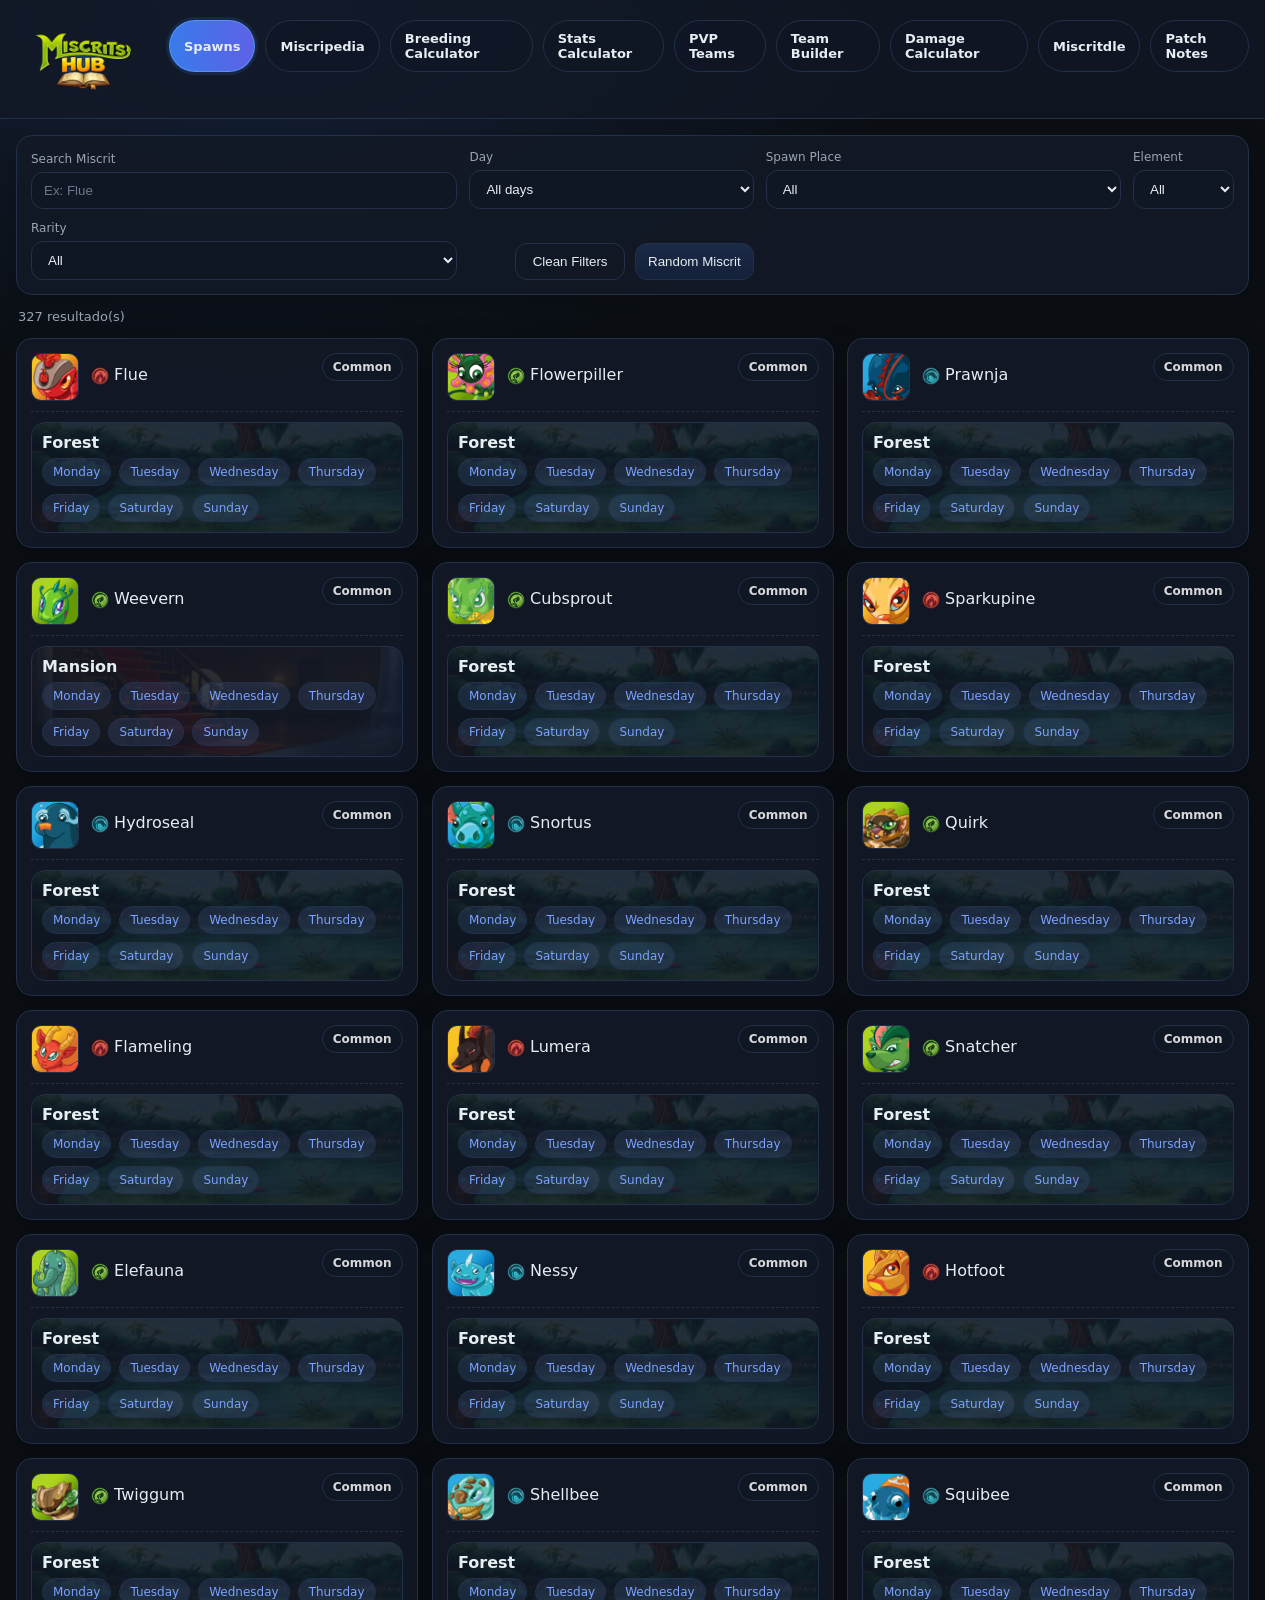
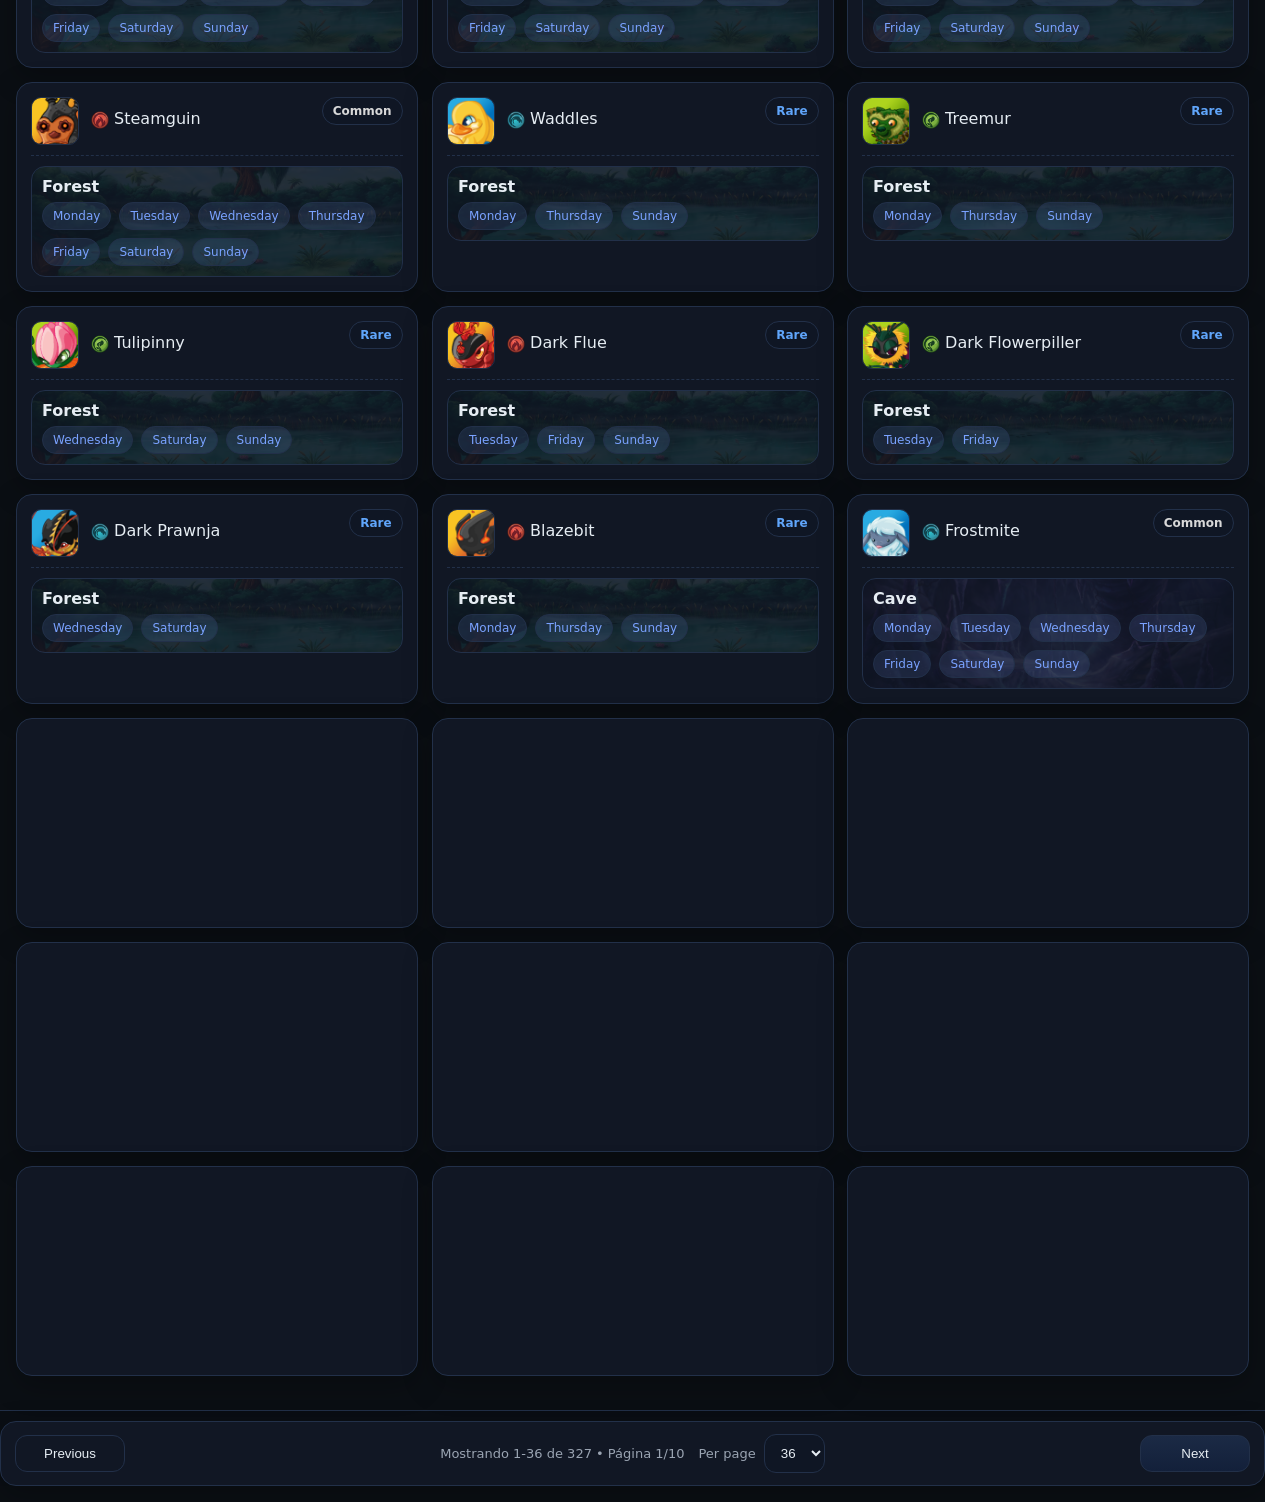
==== index.html @ e168b442 "Added Miscripedia" ====
<!doctype html>
<html lang="es">
<head>
  <meta charset="utf-8" />
  <meta name="viewport" content="width=device-width,initial-scale=1" />
  <title>Miscrits HUB</title>
  <link rel="stylesheet" href="./styles.css" />
  <link rel="icon" href="./assets/images/logo.png" sizes="32x32">
  <link rel="apple-touch-icon" href="./assets/images/logo.png">
</head>
<body>
  <header class="top">
    <div class="wrap topbar">
      <a class="brand" href="./index.html" aria-label="Ir a Miscrits Hub">
        <img
          src="./assets/images/logo.png"
          alt="Miscrits Hub"
          class="brand__logo"
          draggable="false"
        />
      </a>

      <button class="navToggle" id="navToggle"
              type="button"
              aria-label="Abrir menú"
              aria-controls="mainNav"
              aria-expanded="false">
              <img class="navToggle__icon" src="./assets/images/icons/menu.png" alt="">
      </button>

      <nav id="mainNav" class="topnav topnav--header" aria-label="Navegación principal">
        <a class="topnav__link is-active" href="./index.html">Spawns</a>
        <a class="topnav__link" href="./html/miscripedia.html">Miscripedia</a>
        <a class="topnav__link" href="./html/breeding.html">Breeding Calculator</a>
        <a class="topnav__link" href="./html/statscalculator.html">Stats Calculator</a>
        <a class="topnav__link" href="./html/pvp.html">PVP Teams</a>
        <a class="topnav__link" href="./html/teambuilder.html">Team Builder</a>
        <a class="topnav__link" href="./html/damage.html">Damage Calculator</a>
        <a class="topnav__link" href="./html/miscritdle.html">Miscritdle</a>
        <a class="topnav__link" href="./html/patchs.html">Patch Notes</a>
      </nav>
    </div>
  </header>


  <main class="wrap">
    <section class="filters card">
      <div class="field">
        <label for="q">Search Miscrit</label>
        <input id="q" type="text" placeholder="Ex: Flue" autocomplete="off" />
      </div>

      <div class="field">
        <label for="day">Day</label>
        <select id="day" class="day-select">
          <option value="__today__">🔥 TODAY 🔥</option>
          <option value="">All days</option>
          <option value="Lunes">Monday</option>
          <option value="Martes">Tuesday</option>
          <option value="Miércoles">Wednesday</option>
          <option value="Jueves">Thursday</option>
          <option value="Viernes">Friday</option>
          <option value="Sábado">Saturday</option>
          <option value="Domingo">Sunday</option>
        </select>
      </div>

      <div class="field">
        <label for="place">Spawn Place</label>
        <select id="place">
          <option value="">All</option>
          <option value="Volcano Island">Volcano Island</option>
          <option value="Forest">Forest</option>
          <option value="Mount Gemma">Mount Gemma</option>
          <option value="The Shac">The Shac</option>
          <option value="Mansion">Mansion</option>
          <option value="Beach">Shore</option>
          <option value="Moon of Miscria">Moon of Miscria</option>
          <option value="Cave">Cave</option>
        </select>
      </div>

      <div class="field">
        <label for="element">Element</label>
        <select id="element">
          <option value="">All</option>
          <option value="fire">Fire</option>
          <option value="water">Water</option>
          <option value="earth">Nature</option>
          <option value="nature">Earth</option>
          <option value="wind">Wind</option>
          <option value="electric">Lightning</option>
        </select>
      </div>

      <div class="field">
        <label for="rarity">Rarity</label>
        <select id="rarity">
          <option value="">All</option>
          <option value="Common">Common</option>
          <option value="Rare">Rare</option>
          <option value="Epic">Epic</option>
          <option value="Exotic">Exotic</option>
          <option value="Legendary">Legendary</option>
        </select>
      </div>

      <div class="actions">
        <button id="btnClear" class="btn ghost">Clean Filters</button>
        <button id="btnRandom" class="btn">Random Miscrit</button>
      </div>
    </section>

    <section class="meta">
      <div id="count"></div>
    </section>

    <section id="results" class="grid"></section>

    <template id="miscritCard">
      <article class="miscrit card">
        <div class="miscrit__head">
          <div class="miscrit__left">
            <img class="miscrit__avatar" />
              <div>
                <h2 class="miscrit__name"></h2>
                <div class="miscrit__type"></div>
              </div>
          </div>
          <div class="badge"></div>
        </div>
        <div class="spawns"></div>
      </article>
    </template>
  </main>

  <footer class="footer">
    <section class="pager card" id="pager">
  		<button class="btn ghost" id="btnPrev">Previous</button>

  		<div class="pager__mid">
    		<span id="pageInfo">Page 1 / 1</span>

    		<label class="pager__label">
      		Per page
      		<select id="pageSize">
						<option value="24">24</option>
						<option value="36" selected>36</option>
						<option value="48">48</option>
						<option value="72">72</option>
      		</select>
    		</label>
  		</div>
			<button class="btn" id="btnNext">Next</button>
		</section>
  </footer>

  <script src="./js/app.js"></script>
  <script src="./js/nav.js" defer></script>
</body>
</html>
---- styles.css ----
:root{
  --bg:#0b0f14;
  --card:#121926;
  --muted:#9aa4b2;
  --text:#e6edf3;
  --line:#223049;
  --accent:#7aa2ff;
  --accent2:#4ade80;
  --danger:#fb7185;
  --radius:16px;
}

@font-face {
  font-family: "Louis";
  src: url("../assets/fonts/Louis.ttf") format("truetype");
  font-weight: normal;
  font-style: normal;
  font-display: swap;
}

@font-face {
  font-family: "Montserrat";
  src: url("../assets/fonts/Montserrat-Black.otf") format("opentype");
  font-weight: normal;
  font-style: normal;
  font-display: swap;
}

/* ===============================
   Base / Reset
================================ */
*{ box-sizing:border-box; }

html{
  scrollbar-gutter: stable;
  overflow-y: auto;
}

body{
  margin:0;
  font-family: ui-sans-serif, system-ui, -apple-system, Segoe UI, Roboto, Arial;
  background: radial-gradient(1200px 700px at 20% 0%, #15223a 0%, var(--bg) 55%);
  color:var(--text);
}

.wrap{
  max-width:1280px;
  margin:0 auto;
  padding:16px;
  min-width:0;
}

/* ===============================
   Top Header / Nav
================================ */
.top{
  border-bottom:1px solid var(--line);
  background: rgba(18,25,38,.75);
  backdrop-filter: blur(10px);
  position: sticky;
  top: 0;
  z-index: 10;
}

.topbar{
  display:flex;
  align-items:flex-start;
  gap:18px;
  padding-top:14px;
  padding-bottom:14px;
}

.top h1{ margin:8px 0 2px; font-size:28px; }
.top p{ margin:0 0 10px; color:var(--muted); }

.topnav{
  display:flex;
  gap:10px;
}

.topnav__link{
  display:inline-flex;
  align-items:center;
  justify-content:center;
  padding:10px 14px;
  border-radius:999px;
  border:1px solid var(--line);
  background: rgba(15,22,36,.65);
  color: var(--text);
  text-decoration:none;
  font-weight:800;
  font-size:13px;
  transition: border-color .15s ease, transform .15s ease, filter .15s ease;
}

.topnav__link:hover{
  transform: translateY(-1px);
  border-color: rgba(96,165,250,.35);
  filter: brightness(1.05);
}

.topnav__link.is-active{
  background: linear-gradient(90deg, rgba(59,130,246,.95), rgba(99,102,241,.95));
  border-color: rgba(96,165,250,.65);
  box-shadow: 0 0 0 3px rgba(59,130,246,.14);
}

/* ===============================
   Card / Buttons / Inputs
================================ */
.card{
  background: rgba(18,25,38,.9);
  border:1px solid var(--line);
  border-radius: var(--radius);
  box-shadow: 0 10px 30px rgba(0,0,0,.25);
}

.field label{
  display:block;
  font-size:12px;
  color:var(--muted);
  margin:0 0 6px;
}

input[type="text"], select{
  width:100%;
  padding:10px 12px;
  border-radius:12px;
  border:1px solid var(--line);
  outline:none;
  background:#0f1624;
  color:var(--text);
}

input[type="checkbox"]{
  width:auto;
  padding:0;
  border:0;
  background:transparent;
}

input::placeholder{ color:#6b778b; }

.btn{
  padding:10px 12px;
  border-radius:12px;
  border:1px solid var(--line);
  background: linear-gradient(180deg, #1b2a45, #13203a);
  color:var(--text);
  cursor:pointer;
  min-width:110px;
}

.btn:hover{ border-color:#2f4468; }
.btn.ghost{ background:transparent; }

/* ===============================
   Filters
================================ */
.filters{
  display:grid;
  grid-template-columns: 1.2fr .8fr 1fr auto;
  gap:12px;
  padding:14px;
  align-items:end;
}

.actions{
  display:flex;
  gap:10px;
  justify-content:flex-end;
}

/* ===============================
   Meta / Results Grid
================================ */
.meta{ margin:14px 2px; }
#count{ color:var(--muted); font-size:13px; }

.grid{
  display:grid;
  grid-template-columns: repeat(3, 1fr);
  gap:14px;
  padding-bottom:18px;
  min-width:0;
}

.empty{
  grid-column:1/-1;
  padding:18px;
  color:var(--muted);
  text-align:center;
}

/* ===============================
   Miscrit Card
================================ */
.miscrit{
  padding:14px;
  content-visibility: auto;
  contain-intrinsic-size: 200px;
}

.miscrit__head{
  display:flex;
  justify-content:space-between;
  gap:10px;
  align-items:flex-start;
  padding-bottom:10px;
  border-bottom:1px dashed var(--line);
  margin-bottom:10px;
}

.miscrit__left{
  display:flex;
  gap:12px;
  align-items:center;
  min-width:0;
}

.miscrit__avatar{
  width:48px;
  height:48px;
  object-fit:contain;
  border-radius:10px;
  background:#0f1624;
  border:1px solid var(--line);
  flex: 0 0 auto;
}

.miscrit__name{
  margin:0;
  font-size:18px;
}

.miscrit__type{
  color:var(--muted);
  font-size:13px;
  margin-top:4px;
  display:flex;
  align-items:center;
  gap:6px;
}

.type-icon{
  width:18px;
  height:18px;
  object-fit:contain;
  vertical-align:middle;
}

.badge{
  font-size:12px;
  padding:6px 10px;
  border-radius:999px;
  border:1px solid var(--line);
  background:#0f1624;
  font-weight:600;
  flex: 0 0 auto;
}

.badge--common{ color:#d8d8d8; }
.badge--rare{ color:#60a5fa; }
.badge--epic{ color:#00ff00; }
.badge--exotic{ color:#a78bfa; }
.badge--legendary{
  color:#facc15;
  text-shadow: 0 0 6px rgba(250,204,21,.35);
  border-color: rgba(250,204,21,.5);
}

/* ===============================
   Spawns
================================ */
.spawns{
  display:flex;
  flex-direction:column;
  gap:10px;
}

.spawn{
  padding:10px;
  border:1px solid var(--line);
  border-radius:14px;
  background:#0f1624;
  position: relative;
  overflow:hidden;
}

.spawn__top{
  display:flex;
  justify-content:space-between;
  gap:10px;
  align-items:center;
  margin-bottom:6px;
  min-width:0;
}

.spawn__place{ font-weight:600; }
.spawn__lvl{ color:var(--muted); font-size:12px; }

.pills{ display:flex; flex-wrap:wrap; gap:8px; }

.pill{
  font-size:12px;
  padding:6px 10px;
  border-radius:999px;
  border:1px solid var(--line);
  background: rgba(122,162,255,.12);
  color: var(--accent);
}

.spawn::before{
  content:"";
  position:absolute;
  inset:0;
  background-image: var(--spawn-bg);
  background-size: cover;
  background-position: center;
  opacity: 0.12;
  z-index:0;
}

.spawn > *{
  position: relative;
  z-index:1;
}

/* ===============================
   Footer / Pager
================================ */
.footer{
  border-top:1px solid var(--line);
  color:var(--muted);
  background:#0a0e14;
}

.pager{
  display:flex;
  align-items:center;
  justify-content:space-between;
  gap:12px;
  padding:12px 14px;
  margin: 10px 0 16px;
  flex-wrap: wrap;
}

.pager__mid{
  display:flex;
  align-items:center;
  gap:14px;
  color: var(--muted);
  font-size: 13px;
  flex-wrap: wrap;
}

.pager__label{
  display:flex;
  align-items:center;
  gap:8px;
  flex-wrap: wrap;
}

.pager select{ width:auto; }

/* ===============================
   Today Pill
================================ */
.today-pill{
  position: relative;
  display:inline-flex;
  align-items:center;
  cursor:pointer;
  user-select:none;
}

.today-pill input{
  position:absolute;
  left:0;
  top:0;
  width:1px;
  height:1px;
  margin:0;
  opacity:0;
  pointer-events:none;
}

.today-pill__ui{
  display:flex;
  align-items:center;
  gap:12px;
  height:48px;
  min-width:210px;
  padding:0 18px;
  border-radius:999px;
  background:linear-gradient(180deg, #182339, #0f1624);
  border:1px solid rgba(255,255,255,.12);
  box-shadow:
    0 10px 24px rgba(0,0,0,.35),
    inset 0 1px 0 rgba(255,255,255,.06);
  transition:transform .15s ease, border-color .15s ease, box-shadow .15s ease, filter .15s ease;
}

.today-pill__text{
  text-align:center;
  font-weight:800;
  letter-spacing:.6px;
  color:#d6e3ff;
}

.today-pill__icon{
  width:44px;
  height:44px;
  display:grid;
  place-items:center;
  border-radius:14px;
  background:rgba(255,255,255,.06);
  border:1px solid rgba(255,255,255,.10);
}

.today-pill:hover .today-pill__ui{
  transform:translateY(-1px);
  border-color:rgba(96,165,250,.35);
  filter:brightness(1.05);
}

.today-pill input:checked + .today-pill__ui{
  background:linear-gradient(90deg, rgba(59,130,246,.95), rgba(99,102,241,.95));
  border-color:rgba(96,165,250,.65);
  box-shadow:
    0 12px 28px rgba(0,0,0,.45),
    0 0 0 3px rgba(59,130,246,.18),
    inset 0 1px 0 rgba(255,255,255,.14);
}

.today-pill input:checked + .today-pill__ui .today-pill__text{ color:#ffffff; }
.today-pill input:checked + .today-pill__ui .today-pill__icon{
  background:rgba(255,255,255,.18);
  border-color:rgba(255,255,255,.25);
}

.today-pill input:focus-visible + .today-pill__ui{
  outline:3px solid rgba(96,165,250,.5);
  outline-offset:2px;
}

.brand{
  display:flex;
  align-items:flex-start;
  text-decoration:none;
  flex:0 0 auto;
}

.brand__logo{
  height:90px;
  width:auto;
  display:block;
  object-fit:contain;
}

.topnav--header{ margin-top:6px; }

/* ===============================
   Relics
================================ */
.relic-slots{
  display:grid;
  grid-template-columns: repeat(4, 1fr);
  gap:10px;
}

.relic-slot{
  border:1px solid var(--line);
  background:#0f1624;
  border-radius:14px;
  padding:10px;
  min-height:74px;
  display:flex;
  align-items:center;
  justify-content:center;
  gap:10px;
  cursor:pointer;
}

.relic-slot:hover{ border-color: rgba(96,165,250,.35); }

/* ===============================
   MODAL
================================ */
.relic-modal{
  position:fixed;
  inset:0;
  z-index:999;
  display:grid;
  place-items:center;
}

.relic-modal[hidden]{ display:none !important; }

.relic-modal__overlay{
  position:absolute;
  inset:0;
  background: rgba(0,0,0,.65);
  backdrop-filter: blur(4px);
}

.relic-modal__card{
  position:relative;
  width:min(860px, 94vw);
  max-height: min(82vh, 740px);
  overflow:hidden;
  border:1px solid var(--line);
  border-radius:22px;
  background:#0b1220;
  box-shadow: 0 18px 80px rgba(0,0,0,.6);
  display:flex;
  flex-direction:column;
}

.relic-modal__head{
  display:flex;
  align-items:center;
  justify-content:space-between;
  gap:12px;
  padding:14px 16px;
  border-bottom:1px solid var(--line);
}

.relic-modal__title{ font-weight:900; font-size:16px; }

.relic-modal__search{
  padding:12px 16px;
  border-bottom:1px solid var(--line);
}

.relic-modal__search input{ width:100%; }

.relic-modal__grid{
  padding:14px 16px;
  overflow:auto;
  display:grid;
  grid-template-columns: repeat(3, minmax(0, 1fr));
  gap:12px;
}

@media (max-width: 820px){
  .relic-modal__grid{ grid-template-columns: repeat(2, minmax(0, 1fr)); }
}

.relic-item{
  border:1px solid var(--line);
  background:#0f1624;
  border-radius:16px;
  padding:12px;
  display:flex;
  gap:12px;
  align-items:center;
  cursor:pointer;
}

.relic-item:hover{ border-color: rgba(168,85,247,.35); }

.relic-item__img{
  width:44px;
  height:44px;
  object-fit:contain;
  border-radius:12px;
  background: rgba(255,255,255,.04);
}

.relic-item__text{
  display:flex;
  flex-direction:column;
  gap:4px;
  min-width:0;
}

.relic-item__name{
  font-weight:900;
  white-space:nowrap;
  overflow:hidden;
  text-overflow:ellipsis;
}

.relic-item__bonus{
  color:var(--muted);
  font-size:12px;
  font-weight:700;
}

/* SEARCH */
.dmgx__search{
  color: white;
  font-size: 18px;
  width:100%;
  padding: 14px 16px;
  border-radius: 14px;
  border: 1px solid rgba(255,255,255,.10);
  background: rgba(10,14,20,.55);
  box-shadow: inset 0 0 0 1px rgba(90,160,255,.08);
  letter-spacing: .8px;
}

.dmgx__search::placeholder{
  font-size: 18px;
  color: white;
}

/* responsive */
@media (max-width: 1180px){
  .wrap{ max-width: 1100px; }
  .dmgx__grid{ grid-template-columns: 1fr; }
  .dmgx__vs{ margin: 0; font-size: 54px; }
}

.movegrid{
  display: grid;
  grid-template-columns: 1fr 1fr;
  gap: 18px 34px;
  align-items: start;
  padding: 14px 16px;
}

.movegrid__col{
  display: flex;
  flex-direction: column;
  gap: 14px;
  min-width: 0;
}

#moveModal .relic-modal__card{
  max-height: 80vh;
  overflow: auto;
}

.move-card{
  width:260px;
  height:72px;
  border:0;
  padding:0;
  background:transparent;
  cursor:pointer;
  position:relative;
  color:#ffffff;
  -webkit-text-stroke: 1px #5a3a00;
  font-size: 20px;
  font-family: "Montserrat", sans-serif;
  text-transform: uppercase;
}

.move-card__bg{
  position:absolute;
  inset:0;
  background-size:cover;
  background-position:center;
  background-repeat:no-repeat;
  border-radius:14px;
}

.move-card__icon{
  position:absolute;
  left:16px;
  top:50%;
  transform:translateY(-50%);
  width:28px;
  height:28px;
}

.move-card__name{
  position:absolute;
  left:58px;
  right:14px;
  top:14px;
  font-weight:800;
  font-style:italic;
  letter-spacing:.4px;
  text-align:left;
  color:#eaf3ff;
}

.move-card__ap{
  position:absolute;
  left:58px;
  right:14px;
  bottom:12px;
  font-weight:900;
  font-style:italic;
  text-align:left;
  color:#eaf3ff;
}

.move-card.is-enhanced .move-card__name,
.move-card.is-enhanced .move-card__ap{
  color:#ffffff;
  -webkit-text-stroke: 1px #5a3a00;
  font-size: 20px;
  font-family: "Montserrat", sans-serif;
  text-transform: uppercase;
}

.move-card.is-selected{
  outline:2px solid rgba(140,220,255,.9);
  outline-offset:2px;
  border-radius:10px;
  text-transform: uppercase;
}

#openMoveList.move-btn{
  font-family: "Montserrat", sans-serif;
  font-size: 20px;
  position: relative;
  height: 85px;
  padding: 0;
  border: 0;
  background: transparent;
  display: flex;
  align-items: center;
  justify-content: flex-start;
  gap: 12px;
  cursor: pointer;
}

#openMoveList .move-btn__bg{
  position: absolute;
  inset: 0;
  background-size: 100% 100%;
  background-repeat: no-repeat;
  background-position: center;
  border-radius: 14px;
}

#openMoveList .move-btn__icon{
  position: relative;
  width: 28px;
  height: 28px;
  margin-left: 18px;
}

#openMoveList .move-btn__name{
  position: relative;
  margin-top: -25px;
  letter-spacing: .5px;
  text-transform: uppercase;
  color: #ffffff;
  -webkit-text-stroke: 1px #000000;
  text-align: center;
}

#openMoveList .move-btn__ap{
  position: absolute;
  left: 58px;
  bottom: 10px;
  font-weight: 900;
  color: #ffffff;
  -webkit-text-stroke: 1px #000000;
}

.miscritpicker {
  position: relative;
}

@media (max-width: 820px) {
  .miscritdle__controls {
    grid-template-columns: 1fr;
  }
}

@media (max-width: 900px) {
  .miscritdle__header,
  .miscritdle__row {
    gap: 14px;
  }
  .mdcell {
    width: 78px;
    height: 78px;
  }
  .md-elem {
    width: 46px;
    height: 46px;
  }
}

/* =========================
   SEARCH MISCRIT PICKER
========================= */

.miscritpicker--md {
  position: relative;
}

.miscritpicker__dropdown {
  position: absolute;
  z-index: 50;
  left: 0;
  right: 0;
  top: calc(100% + 8px);

  border-radius: 14px;
  border: 1px solid rgba(255,255,255,.10);
  background: rgba(10, 14, 18, .92);
  backdrop-filter: blur(10px);

  max-height: 320px;
  overflow: auto;
  padding: 6px;
  box-shadow: 0 18px 60px rgba(0,0,0,.55);
}

.miscritpicker__item {
  width: 100%;
  display: flex;
  align-items: center;
  gap: 10px;

  padding: 10px 10px;
  border-radius: 12px;
  border: 1px solid transparent;
  background: transparent;

  color: var(--text);
  cursor: pointer;
  text-align: left;
}

.miscritpicker__item:hover,
.miscritpicker__item.is-active {
  background: rgba(255,255,255,.06);
  border-color: rgba(255,255,255,.10);
}

.miscritpicker__avatar {
  width: 26px;
  height: 26px;
  border-radius: 8px;
  object-fit: cover;
  flex: 0 0 auto;
}

.miscritpicker__name {
  font-size: 13px;
  line-height: 1.1;
}

@media (max-width: 980px) {
  .breeding__grid {
    grid-template-columns: 1fr;
  }
  .br-stats {
    grid-template-columns: repeat(2, minmax(0, 1fr));
  }
}

@media (max-width: 820px){
  .br-sim__stats{ grid-template-columns:repeat(2, minmax(0,1fr)); }
}

/* =========================
   STATS CALCULATOR
========================= */

.sc__title{
  margin: 10px 0 14px;
  font-size: 22px;
  line-height: 1.2;
}

.sc__panel{
  padding: 0;
}

.filters.sc__filters{
  grid-template-columns: 1.3fr .6fr auto;
}

.sc__actions{
  display:flex;
  gap:10px;
  justify-content:flex-end;
}

@media (max-width: 980px){
  .filters.sc__filters{ grid-template-columns: 1fr 1fr; }
  .filters.sc__filters .actions{ grid-column:1/-1; }
}

.sc__result{
  margin-top: 14px;
  overflow:hidden;
}

.sc__head{
  padding: 14px;
  display:flex;
  align-items:center;
  gap:12px;
  border-bottom:1px dashed var(--line);
}

.sc__avatar{
  width:56px;
  height:56px;
  object-fit:cover;
  border-radius:12px;
  border:1px solid var(--line);
  background:#0f1624;
  flex:0 0 auto;
}

.sc__headText{
  min-width:0;
}

.sc__name{
  margin:0;
  font-weight:900;
  font-size:20px;
  font-style: italic;
}

.sc__meta{
  margin-top:4px;
  color:var(--muted);
  font-size:12px;
  font-weight:800;
}

.sc__statsgrid{
  display:grid;
  grid-template-columns: repeat(3, minmax(0, 1fr));
  gap:12px;
  padding:14px;
}

@media (max-width: 980px){
  .sc__statsgrid{ grid-template-columns: repeat(2, minmax(0, 1fr)); }
}

@media (max-width: 620px){
  .sc__statsgrid{ grid-template-columns: 1fr; }
}

.scstat{
  border:1px solid var(--line);
  background:#0f1624;
  border-radius:14px;
  padding:12px;
  display:flex;
  flex-direction:column;
  gap:10px;
  min-width:0;
}

.scstat__top{
  display:flex;
  align-items:center;
  justify-content:space-between;
  gap:10px;
}

.scstat__k{
  font-weight:900;
  letter-spacing:.6px;
  text-transform:uppercase;
  font-size:12px;
  color: rgba(255,255,255,.88);
}

.scstat__v{
  font-weight:900;
  font-size:22px;
  color: var(--text);
}

.scstat__color{
  height: 38px;          /* sube un poco */
  line-height: 38px;     /* igual al height para centrar vertical */
  padding: 0 14px;       /* deja aire */
  display: inline-flex;  /* ayuda en algunos browsers */
  align-items: center;   /* centra */
}


.scstat__color[data-val="white"]{ color:#ffffff; }
.scstat__color[data-val="green"]{ color:#6dff7a; }
.scstat__color[data-val="red"]{ color:#ff6b6b; }

.sc__note{
  padding: 0 14px 14px;
  color: var(--muted);
  font-size: 12px;
  line-height: 1.35;
}

.sc__error{
  padding: 0 14px 14px;
  color: var(--danger);
  font-size: 12px;
  white-space: pre-wrap;
}

/* =========================
   STATS CALCULATOR — BONUS UI
========================= */
.sc__bonus{
  margin-top:14px;
  padding:14px;
}

.sc__bonusHead{
  display:flex;
  justify-content:space-between;
  align-items:flex-end;
  gap:14px;
  padding-bottom:10px;
  border-bottom:1px dashed var(--line);
  margin-bottom:12px;
  flex-wrap:wrap;
}

.sc__bonusTitle{
  margin:0;
  font-weight:900;
  letter-spacing:.4px;
  text-transform:uppercase;
}

.sc__bonusMeta{
  color:var(--muted);
  font-size:12px;
  margin-top:6px;
  max-width:720px;
}

.sc__bonusActions{
  display:flex;
  gap:10px;
  align-items:center;
}

.sc__toggle{
  display:flex;
  gap:8px;
  align-items:center;
  font-size:12px;
  color:var(--muted);
  font-weight:900;
  text-transform:uppercase;
  letter-spacing:.3px;
}

.sc__bonusGrid{
  display:grid;
  grid-template-columns: 1.2fr .8fr;
  gap:12px;
  align-items:start;
}

.sc__bonusList{
  border:1px solid var(--line);
  background:#0f1624;
  border-radius:14px;
  overflow:auto;
  max-height: 360px;
}

.sc__bonusRow{
  display:flex;
  justify-content:space-between;
  gap:12px;
  padding:10px 12px;
  border-bottom:1px solid rgba(34,48,73,.6);
  font-size:12px;
}

.sc__bonusRow:last-child{ border-bottom:none; }

.sc__bonusLvl{
  font-weight:900;
  color:#fff;
  letter-spacing:.4px;
}

.sc__bonusTxt{
  color:var(--muted);
  font-weight:800;
  text-align:right;
}

.sc__bonusTotals{
  border:1px solid var(--line);
  background:#0f1624;
  border-radius:14px;
  padding:12px;
}

.sc__totalsGrid{
  margin-top:10px;
  display:grid;
  grid-template-columns: repeat(3, minmax(0, 1fr));
  gap:10px;
}

.sctotal{
  border:1px solid rgba(255,255,255,.10);
  background: rgba(0,0,0,.18);
  border-radius:12px;
  padding:10px;
  display:flex;
  justify-content:space-between;
  align-items:center;
  gap:10px;
}

.sctotal b{
  color:var(--muted);
  font-size:11px;
  font-weight:900;
  letter-spacing:.4px;
  text-transform:uppercase;
}

.sctotal span{
  font-weight:900;
  color:#fff;
}

.sc__empty{
  padding:14px;
  color:var(--muted);
  text-align:center;
}

@media (max-width: 980px){
  .sc__bonusGrid{ grid-template-columns: 1fr; }
  .sc__bonusList{ max-height: 260px; }
}

/* =========================
   STATS CALCULATOR — BONUS SOLO (editable)
========================= */
.sc__bonusSolo{
  margin-top:14px;
  padding:14px;
}

.sc__totalsGrid--inputs .sctotal{
  gap:12px;
}

.sc__bonusInput::-webkit-outer-spin-button,
.sc__bonusInput::-webkit-inner-spin-button{
  -webkit-appearance: none;
  margin: 0;
}

/* Nota más discreta */
.sc__note--small {
  font-size: 12px;
  opacity: 0.7;
}

/* =========================
   BONUS CARDS — LAYOUT PRO
   (2 cards lado a lado)
========================= */

.sc__bonusRow2{
  margin-top: 14px;
  display: grid;
  grid-template-columns: repeat(2, minmax(0, 1fr));
  gap: 14px;
  align-items: stretch;
}

.sc__bonusSolo + .sc__bonusSolo{
  margin-top: 0;
}

.sc__bonusSolo{
  padding: 14px;
  margin-top: 100px;
  max-width: none;
  width: 100%;
  min-height: 220px;
}

.btnRegen{
    padding:10px 12px;
    border-radius:12px;
    border:1px solid var(--line);
    background: linear-gradient(180deg, #1b2a45, #13203a);
    color:var(--text);
    cursor:pointer;
    min-width:110px;
    margin-top: 100px;
}

.btnRegenRelics{
    padding:10px 12px;
    border-radius:12px;
    border:1px solid var(--line);
    background: linear-gradient(180deg, #1b2a45, #13203a);
    color:var(--text);
    cursor:pointer;
    min-width:110px;
}

.sc__input{
  width: 100%;
  height: 42px;

  padding: 0 14px;

  background: linear-gradient(
    180deg,
    #0f1a2b 0%,
    #0b1422 100%
  );

  border: 1px solid rgba(120, 160, 255, 0.25);
  border-radius: 10px;

  color: #eaf0ff;
  font-size: 14px;
  font-weight: 600;

  outline: none;
  transition: border .2s ease, box-shadow .2s ease;
}

.sc__bonusSoloHead{
  padding-bottom: 10px;
  margin-bottom: 12px;
  border-bottom: 1px dashed var(--line);
  display:flex;
  align-items:center;
  justify-content:space-between;
  gap: 12px;
  flex-wrap: nowrap;
}

.sc__bonusTitle{
  font-size: 18px;
  font-weight: 900;
  letter-spacing: .5px;
  text-transform: uppercase;
  margin: 0;
  white-space: nowrap;
}

.sc__bonusActions{
  display:flex;
  align-items:center;
  gap: 10px;
}

/* Toggle más compacto */
.sc__toggle{
  display:flex;
  align-items:center;
  gap: 8px;
  font-size: 11px;
  color: var(--muted);
  font-weight: 900;
  text-transform: uppercase;
  letter-spacing: .3px;
  white-space: nowrap;
}

/* Grid interno de inputs como el screenshot */
.sc__totalsGrid--inputs{
  display:grid;
  grid-template-columns: repeat(3, minmax(0, 1fr));
  gap: 10px;
}

/* Cada “cajita” */
.sc__totalsGrid--inputs .sctotal{
  border-radius: 14px;
  padding: 10px 12px;
  border: 1px solid rgba(255,255,255,.10);
  background: rgba(0,0,0,.18);
  display:flex;
  align-items:center;
  justify-content:space-between;
  gap: 10px;
}

.sc__totalsGrid--inputs .sctotal b{
  font-size: 11px;
  color: var(--muted);
  font-weight: 900;
  letter-spacing: .4px;
  text-transform: uppercase;
}

/* Input “pill” pequeño como tu screenshot */
.sc__bonusInput{
  width: 64px;
  height: 30px;
  padding: 0 10px;
  border-radius: 10px;
  border: 1px solid rgba(255,255,255,.12);
  background: rgba(0,0,0,.25);
  color: var(--text);
  font-weight: 900;
  outline: none;
  text-align: center;
}

.sc__bonusSolo .sc__note--small{
  margin-top: 10px;
  font-size: 11px;
  color: var(--muted);
  opacity: .85;
}

@media (max-width: 980px){
  .sc__bonusRow2{
    grid-template-columns: 1fr;
  }
}

/* ===============================
   Responsive
================================ */
@media (max-width: 980px){
  .filters{ grid-template-columns: 1fr 1fr; }
  .actions{ grid-column:1/-1; justify-content:stretch; }
  .btn{ flex:1; }
  .grid{ grid-template-columns: repeat(2, 1fr); }
  .detail-layout{ grid-template-columns: 1fr; }
  .side{ position: static; }
  .pvp{ grid-template-columns: 1fr; }
}

@media (max-width: 620px){
  .grid{ grid-template-columns: 1fr; }
}

@media (max-width: 620px){
  .topbar{
    flex-direction:column;
    align-items:flex-start;
  }
  .topnav--header{ margin-top:4px; }
  .brand__logo{ height:54px; }
}

/* =========================
   STATS — STAGE LAYOUT (like screenshot)
========================= */
.sc__stage{
  margin-top: 14px;
  display:grid;
  grid-template-columns: 1fr 1fr;
  gap: 18px;
  align-items:start;
}

@media (max-width: 980px){
  .sc__stage{ grid-template-columns: 1fr; }
}

.sc__left{
  display:flex;
  flex-direction:column;
  gap:14px;
  align-items:center;
}

.sc__presets{
  display:flex;
  gap:14px;
  justify-content:center;
  width:100%;
}

.sc__presetBtn{
  min-width: 160px;
}

.sc__avatarWrap{
  display:flex;
  justify-content:center;
  align-items:center;
  padding: 8px 0;
}

.sc__bigAvatar{
  width: 140px;
  height: 140px;
  border-radius: 18px;
  border:1px solid var(--line);
  background:#0f1624;
  object-fit:cover;
}

.sc__result--compact{
  width: 100%;
  max-width: 420px;
}

.sc__resultHead{
  padding: 14px 14px 8px;
  border-bottom: 1px dashed var(--line);
}

.sc__statList{
  padding: 12px 14px 8px;
  display:flex;
  flex-direction:column;
  gap:10px;
}

.scrow{
  display:flex;
  justify-content:space-between;
  align-items:center;
  gap:12px;
  border:1px solid rgba(255,255,255,.10);
  background: rgba(0,0,0,.18);
  border-radius: 12px;
  padding: 10px 12px;
}

.sck{
  font-weight:900;
  text-transform:uppercase;
  letter-spacing:.4px;
  color: var(--muted);
}

.scrow strong{
  font-weight:900;
  font-size: 20px;
}

.sc__right{
  display:flex;
  flex-direction:column;
  gap:14px;
}

.sc__bonusRow{
  display:grid;
  grid-template-columns: 1fr auto;
  gap: 14px;
  align-items:start;
}

.sc__bonusSideBtns{
  display:flex;
  flex-direction:column;
  gap: 10px;
  padding-top: 8px;
}

.btn.is-active{
  background: rgba(90,140,255,.25);
  border-color: rgba(120,170,255,.6);
}

/* =========================
   STAT ICONS
========================= */

.sck{
  display:flex;
  align-items:center;
  gap:8px;
}

.sck::before{
  content:"";
  width:18px;
  height:18px;
  background-size:contain;
  background-repeat:no-repeat;
  background-position:center;
  flex-shrink:0;
}

.sck--hp::before  { background-image: url("./assets/images/icons/hp.png"); }
.sck--spd::before { background-image: url("./assets/images/icons/sp.png"); }
.sck--ea::before  { background-image: url("./assets/images/icons/ea.png"); }
.sck--pa::before  { background-image: url("./assets/images/icons/pa.png"); }
.sck--ed::before  { background-image: url("./assets/images/icons/ed.png"); }
.sck--pd::before  { background-image: url("./assets/images/icons/pd.png"); }

/* =========================
   STATS — COLOR SELECT + COLORING
========================= */

.scrow{
  display:grid;
  grid-template-columns: 1fr 120px auto;
  align-items:center;
}

.sccolor{
  height: 36px;
  line-height: 36px;
  padding: 0 14px;
  display: inline-flex;
  align-items: center;
  justify-content: center;
  .scrow{ overflow: visible; }
}

.scrow[data-color="white"] .sccolor{ color:#ffffff; }
.scrow[data-color="green"] .sccolor{ color:#6dff7a; }
.scrow[data-color="red"]   .sccolor{ color:#ff6b6b; }

.scrow[data-color="white"] strong{ color:#ffffff; }
.scrow[data-color="green"] strong{ color:#6dff7a; }
.scrow[data-color="red"]   strong{ color:#ff6b6b; }

.scrow[data-color="white"]{
  border-color: rgba(255,255,255,.12);
}

.scrow[data-color="green"]{
  border-color: rgba(109,255,122,.25);
  box-shadow: 0 0 0 2px rgba(109,255,122,.10) inset;
}

.scrow[data-color="red"]{
  border-color: rgba(255,107,107,.25);
  box-shadow: 0 0 0 2px rgba(255,107,107,.10) inset;
}

.dmgx__slot.relic-slot{
  width: 70px;
  height: 58px;
}

.dmgx__slots{
  display: flex;
  gap: 16px;
}

.sc__relics {
  max-width: 480px;
  width: 100%;
}

.sc__relicSlots {
  display: flex;
  justify-content: center;
  align-items: center;
  gap: 30px;
}

.sc__bonusSolo{
  margin-top: 0 !important;
}

.sc__bonusRow{
  margin-top: 14px;
}

.btnRegen{
  margin-top: 0 !important;
}

.sc__relics{
  padding: 14px !important;
}

.sc__relicsHead{
  display: flex;
  justify-content: space-between;
  align-items: center;
  gap: 12px;
  padding-bottom: 10px;
  margin-bottom: 12px;
  border-bottom: 1px dashed var(--line);
}

.sc__relicsTitle{
  margin: 0;
  font-weight: 900;
  letter-spacing: .5px;
  text-transform: uppercase;
}

.sc__relicSlots{
  display: flex;
  justify-content: center;
  align-items: center;
  gap: 16px !important;
  padding: 6px 4px 2px;
}

.relic-slot{
  width: 64px;
  height: 64px;
  border-radius: 999px;
  padding: 0;
}

.pvp-carousel {
  overflow: hidden;
}

.pvp-carousel__track {
  overflow: hidden;
  width: 100%;
}

.pvp-marquee {
  display: flex;
  gap: 18px;
  align-items: stretch;
  width: max-content;
  will-change: transform;
}

.team-card.topteam-card {
  flex: 0 0 auto;
  width: 320px;
  max-width: calc(100vw - 80px);
  box-sizing: border-box;
}
.tb__points { font-weight: 700; }
.tb__points.is-over { color: #ff4d4d; }

.tb__slots { display: grid; grid-template-columns: repeat(2, 1fr); gap: 12px; }
.tb__slot { padding: 12px; border-radius: 12px; background: rgba(255,255,255,.04); }
.tb__slotHead { font-weight: 700; margin-bottom: 8px; }
.tb__input { width: 100%; padding: 10px; border-radius: 10px; }

.tb__dd { margin-top: 8px; display: grid; gap: 6px; }
.tb__ddItem { text-align: left; padding: 8px 10px; border-radius: 10px; }
.tb__rar { opacity: .7; font-size: .9em; }

.tb__elemGrid{
  display:grid;
  grid-template-columns: repeat(3, minmax(0, 1fr));
  gap:10px;
  margin-top:10px;
}

.tb__elemBadge{
  display:flex;
  align-items:center;
  gap:10px;
  padding:10px;
  border-radius:12px;
  background: rgba(255,255,255,.03);
  border: 1px solid rgba(255,255,255,.08);
}

.tb__elemBadge img{
  width:20px;
  height:20px;
}

.tb__elemBadge b{
  margin-left:auto;
  font-size:14px;
}

.tb__analysisBlock{
  margin-top: 14px;
}

.tb__analysisTitle{
  font-weight: 800;
  letter-spacing: .04em;
  margin-bottom: 10px;
}

.tb__analysisBody{
  opacity: .9;
}

.tb__muted{ opacity: .7; }

.tb__elemGrid{
  display: grid;
  grid-template-columns: repeat(6, minmax(140px, 1fr));
  gap: 10px;
}

@media (max-width: 1100px){
  .tb__elemGrid{ grid-template-columns: repeat(3, minmax(140px, 1fr)); }
}
@media (max-width: 620px){
  .tb__elemGrid{ grid-template-columns: repeat(2, minmax(140px, 1fr)); }
}

.tb__elemCard{
  border: 1px solid rgba(255,255,255,.12);
  border-radius: 14px;
  padding: 10px 10px 9px;
  background: rgba(255,255,255,.04);
}

.tb__elemCard--good{ box-shadow: 0 0 0 1px rgba(80, 200, 120, .25) inset; }
.tb__elemCard--ok{   box-shadow: 0 0 0 1px rgba(255, 200, 80, .25) inset; }
.tb__elemCard--bad{  box-shadow: 0 0 0 1px rgba(255, 90, 90, .25) inset; }

.tb__elemTop{
  display: flex;
  align-items: center;
  gap: 8px;
  margin-bottom: 8px;
}

.tb__elemIcon{
  width: 22px;
  height: 22px;
  image-rendering: -webkit-optimize-contrast;
}

.tb__elemName{
  text-transform: capitalize;
  font-weight: 700;
  opacity: .95;
}

.tb__elemStats{
  display: flex;
  gap: 8px;
}

.tb__mini{
  flex: 1;
  display: flex;
  align-items: baseline;
  justify-content: space-between;
  padding: 6px 8px;
  border-radius: 10px;
  background: rgba(0,0,0,.22);
  border: 1px solid rgba(255,255,255,.08);
}

.tb__mini span{ opacity: .8; font-size: 12px; }
.tb__mini b{ font-size: 14px; }

.tb__problemsRow{
  display: flex;
  gap: 10px;
  flex-wrap: wrap;
}

.tb__problem{
  display: flex;
  align-items: center;
  gap: 8px;
  padding: 8px 10px;
  border-radius: 12px;
  background: rgba(0,0,0,.22);
  border: 1px solid rgba(255,255,255,.10);
}

.tb__problem img{
  width: 18px;
  height: 18px;
}
.tb__problem span{ text-transform: capitalize; opacity: .9; }
.tb__problem b{ margin-left: 6px; }

.tb__ddMeta{
  margin-left: auto;
  opacity: .75;
  font-size: 12px;
}
.miscritpicker__item{
  display:flex;
  align-items:center;
  gap:10px;
}

.tb__picker,
.tb__slot .miscritpicker {
  position: relative;
}

.tb__slot .tb__dd.miscritpicker__dropdown {
  position: absolute;
  top: calc(100% + 8px);
  left: 0;
  right: 0;
  max-height: 320px;
  overflow: auto;
  z-index: 50;
  border-radius: 14px;
}

.card,
.tb__slots,
.tb__slot {
  overflow: visible;
}

.tb__panel { position: relative; z-index: 1; }
.tb__slots { position: relative; z-index: 2; }

.tb__slot {
  min-height: 110px;
}

.miscritpicker__dropdown[hidden] { display: none !important; }

.tb__picker .tb__input {
  padding-left: 52px;
}

.tb__picked {
  position: absolute;
  left: 12px;
  top: 50%;
  transform: translateY(-50%);
  width: 34px;
  height: 34px;
  border-radius: 10px;
  overflow: hidden;
  pointer-events: none;
  box-shadow: 0 0 0 1px rgba(255,255,255,0.08);
  background: rgba(0,0,0,0.25);
}

.tb__pickedImg {
  width: 100%;
  height: 100%;
  display: block;
  object-fit: cover;
}

.tb__panel {
  display: grid;
  grid-template-columns: 1fr 320px;
  gap: 20px;
  align-items: start;
}

.tb__counterList {
  display: flex;
  flex-direction: column;
  gap: 12px;
}

.tb__counter {
  display: flex;
  gap: 10px;
  align-items: center;
}

.tb__counterAvatar {
  width: 40px;
  height: 40px;
  border-radius: 8px;
}
.tb__panelGrid{
  display: grid;
  grid-template-columns: 1fr 360px;
  gap: 18px;
  align-items: start;
}

.tb__panelLeft{ min-width: 0; }
.tb__panelRight{ min-width: 0; }

.tb__panelBottom{
  grid-column: 1 / -1;
}

.tb__countersGrid{
  display: grid;
  gap: 10px;
}

.tb__countersGrid.is-row{
  grid-auto-flow: column;
  grid-auto-columns: minmax(160px, 1fr);
  overflow-x: auto;
  padding-bottom: 6px;
}

/* Mobile: que no se rompa */
@media (max-width: 420px){
  .scrow{
    grid-template-columns: 1fr auto;
    grid-template-areas:
      "label value"
      "select select";
    row-gap: 8px;
  }
  .scrow .sck{ grid-area: label; }
  .scrow strong{ grid-area: value; justify-self:end; }
  .scrow .sccolor{ grid-area: select; width: 100%; }
}

@media (max-width: 640px) {
  .miscritdle__header { display: none; }

  .miscritdle__board {
    max-width: 100%;
    padding: 0 0 14px;
    gap: 10px;
  }

  .miscritdle__row {
    grid-template-columns: repeat(2, minmax(0, 1fr));
    gap: 8px;
    justify-items: center;

    padding: 10px;
    border: 1px solid rgba(255,255,255,.10);
    background: rgba(0,0,0,.14);
    border-radius: 16px;
  }

  .mdcell {
    width: 100%;
    max-width: 150px;
    height: auto;
    aspect-ratio: 4 / 3;
    border-radius: 14px;

    position: relative;
    padding-top: 16px;
  }

  .md-avatar { width: 100%; height: 100%; object-fit: cover; }
  .md-elem   { width: 58%; height: 58%; }

  .mdcell::before {
    content: attr(data-label);
    position: absolute;
    top: 6px;
    left: 8px;
    right: 8px;
    font-size: 10px;
    font-weight: 900;
    letter-spacing: .08em;
    text-transform: uppercase;
    color: rgba(255,255,255,.85);
    text-shadow: 0 2px 8px rgba(0,0,0,.45);
    white-space: nowrap;
    overflow: hidden;
    text-overflow: ellipsis;
    pointer-events: none;
    text-align: center;
  }

  .mdtext { font-size: 12px; padding: 6px; }

  @media (min-width: 430px) {
    .miscritdle__row {
      grid-template-columns: repeat(3, minmax(0, 1fr));
      justify-items: center;
    }
    .mdcell { max-width: 130px; aspect-ratio: 1 / 1; }
  }
}

/* =========================
   Mobile Nav
========================= */

.navToggle{
  display:none;
  background:transparent;
  border:1px solid rgba(255,255,255,.12);
  border-radius:999px;
  padding:10px 12px;
  cursor:pointer;
  align-items:center;
  justify-content:center;
  gap:6px;
}

.navToggle__bar{
  display:block;
  width:18px;
  height:2px;
  background:rgba(230,237,243,.9);
  border-radius:2px;
  margin:3px 0;
}

@media (max-width: 820px){
  .topbar{
    position:relative;
    gap:12px;
  }

  .navToggle{
    display:flex;
    margin-left:auto;
  }

  .topnav--header{
    display:none;
    position:absolute;
    right:0;
    top:calc(100% + 10px);
    z-index:50;

    width:min(320px, calc(100vw - 24px));
    padding:10px;
    border-radius:16px;

    background:rgba(18,25,38,.96);
    border:1px solid rgba(255,255,255,.10);
    box-shadow:0 20px 50px rgba(0,0,0,.45);
    
    flex-direction:column;
    align-items:stretch;
    gap:8px;
  }

  .topnav--header.is-open{
    display:flex;
  }

  .topnav--header .topnav__link{
    display:block;
    width:100%;
    text-align:left;
    padding:12px 14px;
    border-radius:12px;
  }
}

.navToggle { display: none; }

@media (max-width: 820px){
  .navToggle { display: inline-flex; }

  #mainNav{
    display: none;
    position: absolute;
    top: 64px;
    right: 16px;
    left: 16px;
    padding: 12px;
    border-radius: 16px;
    background: rgba(10,14,20,.95);
    border: 1px solid rgba(255,255,255,.08);
    flex-direction: column;
    gap: 8px;
    z-index: 50;
  }

  #mainNav.is-open{
    display: flex;
  }
}

@media (max-width: 820px) {
  .topnav {
    position: absolute;
    top: calc(100% + 8px);
    right: 0;
    left: auto;

    width: min(260px, 90vw);
    padding: 12px;

    background: linear-gradient(180deg, #0e1624, #0b1220);
    border: 1px solid #1f2a44;
    border-radius: 14px;

    display: none;
    z-index: 1000;
  }

  .topnav.is-open {
    display: flex;
    flex-direction: column;
    gap: 8px;
  }
}

.topbar {
  position: relative;
}

/* =========================================================
   MOBILE
========================================================= */
@media (max-width: 460px){

  html, body{ width:100%; overflow-x:hidden; }
  .wrap{ padding: 12px; }

  /* ===============================
     HEADER
  =============================== */
  .topbar{
    flex-direction: column;
    align-items: stretch;
    gap: 10px;
  }

  .brand{ align-items:center; }
  .brand__logo{ height: 56px; }

  .top h1{ font-size: 22px; }
  .top p{ font-size: 13px; margin-bottom: 6px; }

  .navToggle{ display:inline-flex; margin-left:auto; }

  .topnav{
    display:none;
    position:absolute;
    top: calc(100% + 10px);
    left: 12px;
    right: 12px;
    width: auto;

    padding: 12px;
    border-radius: 16px;
    background: rgba(10,14,20,.96);
    border: 1px solid rgba(255,255,255,.10);
    box-shadow: 0 20px 50px rgba(0,0,0,.45);

    flex-direction: column;
    gap: 8px;
    z-index: 1000;
  }

  .topnav.is-open{ display:flex; }

  .topnav .topnav__link{
    width:100%;
    justify-content:flex-start;
    padding: 12px 14px;
    border-radius: 12px;
    font-size: 14px;
  }

  /* ===============================
     FILTERS
  =============================== */
  .filters{
    grid-template-columns: 1fr;
    gap: 10px;
  }
  .actions{
    justify-content: stretch;
  }
  .actions .btn{
    width: 100%;
    min-width: 0;
  }

  /* ===============================
     GRID
  =============================== */
  .grid{
    grid-template-columns: 1fr;
    gap: 12px;
  }

  /* ===============================
     Relics
  =============================== */
  .relic-slots{ grid-template-columns: repeat(4, minmax(0, 1fr)); gap: 8px; }
  .relic-slot{
    min-height: 64px;
  }

  .sc__relicSlots{
    gap: 10px !important;
    flex-wrap: wrap;
  }
  .movegrid{
    grid-template-columns: 1fr;
    gap: 12px;
  }
  .move-card{
    width: 100%;
    max-width: 100%;
  }
  #openMoveList.move-btn{
    width: 100%;
  }

  /* ===============================
     MODALS
  =============================== */
  .relic-modal__card{
    width: min(94vw, 520px);
    max-height: 82vh;
  }
  .relic-modal__grid{
    grid-template-columns: repeat(2, minmax(0, 1fr));
  }

  .tb__panelGrid{
    grid-template-columns: 1fr !important;
    grid-template-areas:
      "left"
      "right"
      "bottom";
    gap: 14px;
  }

  .tb__countersGrid.is-row{
    grid-auto-columns: minmax(150px, 1fr);
    overflow-x: auto;
    -webkit-overflow-scrolling: touch;
  }

  .tb__elemGrid{
    grid-template-columns: repeat(2, minmax(0, 1fr)) !important;
  }

  /* ===============================
     PVP cards — ancho controlado
  =============================== */
  .team-card.topteam-card{
    width: 300px;
    max-width: calc(100vw - 40px);
  }
}
.navToggle{
  width: 44px;
  height: 44px;
  padding: 0;
  border: 0;
  background: transparent;
  display: none;
  place-items: center;
  cursor: pointer;
}

@media (max-width: 820px){
  .navToggle{
    display: grid;
  }
}

.navToggle__icon{
  width: 36px;
  height: 36px;
  display: block;
  user-select: none;
  -webkit-user-drag: none;
}
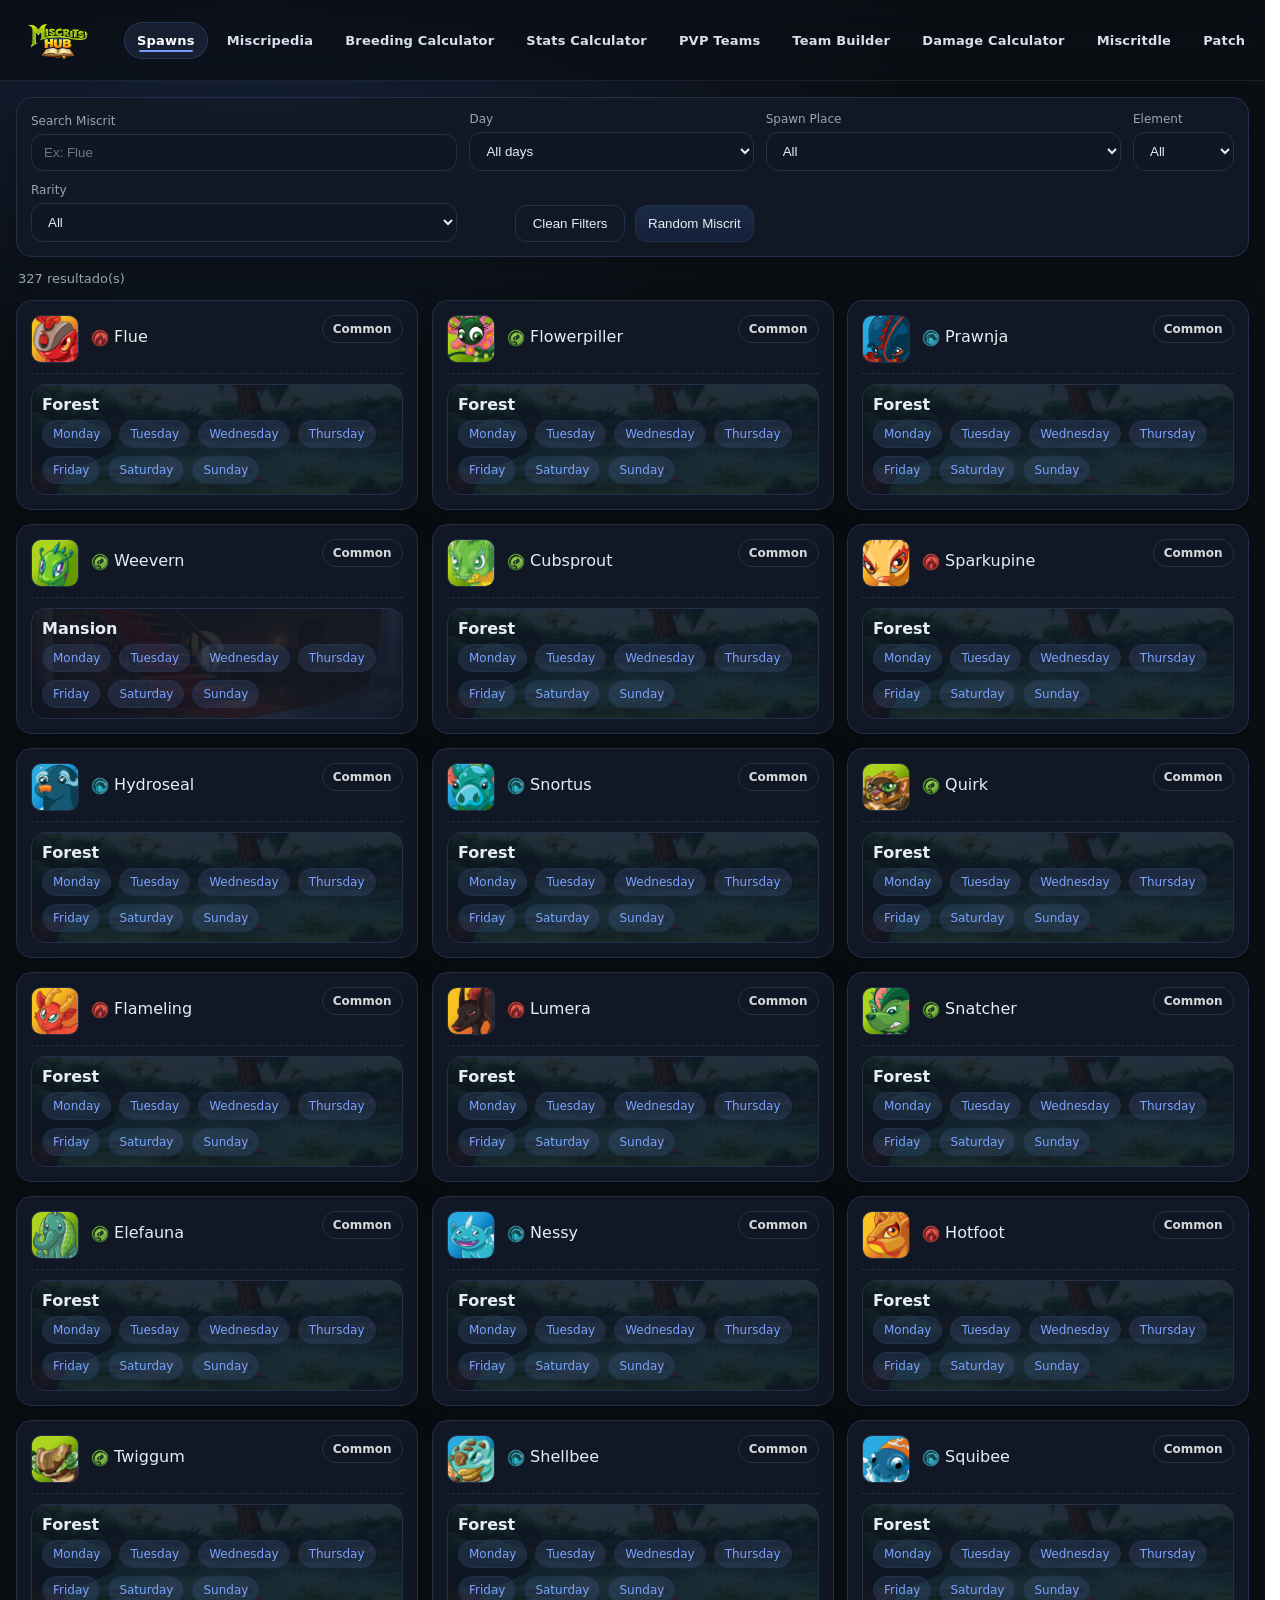
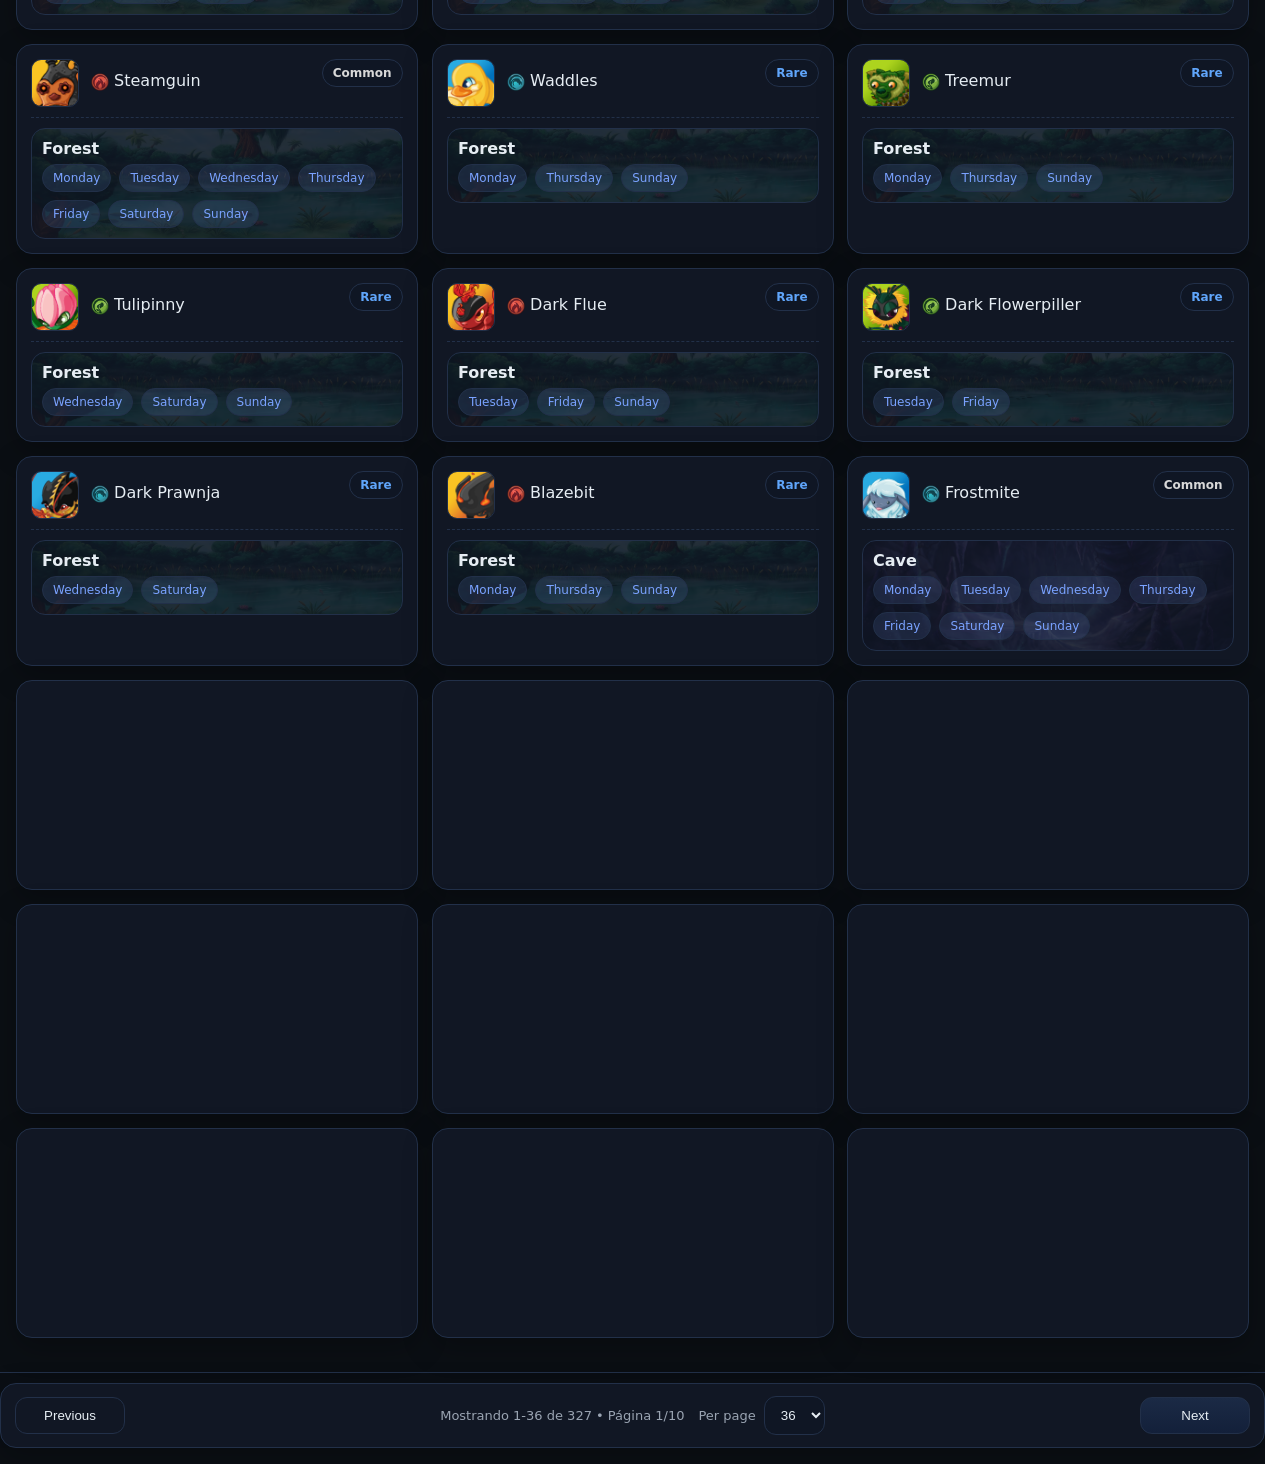
==== commit a5564a52: "new navbar + modify db" ====
--- a/index.html
+++ b/index.html
@@ -9,8 +9,8 @@
   <link rel="apple-touch-icon" href="./assets/images/logo.png">
 </head>
 <body>
-  <header class="top">
-    <div class="wrap topbar">
+  <header class="siteHeader">
+    <div class="wrap siteHeader__inner">
       <a class="brand" href="./index.html" aria-label="Ir a Miscrits Hub">
         <img
           src="./assets/images/logo.png"
@@ -20,28 +20,30 @@
         />
       </a>
 
-      <button class="navToggle" id="navToggle"
-              type="button"
-              aria-label="Abrir menú"
-              aria-controls="mainNav"
-              aria-expanded="false">
-              <img class="navToggle__icon" src="./assets/images/icons/menu.png" alt="">
+      <button
+        class="navToggle"
+        id="navToggle"
+        type="button"
+        aria-label="Abrir menú"
+        aria-controls="mainNav"
+        aria-expanded="false"
+      >
+        <img class="navToggle__icon" src="./assets/images/icons/menu.png" alt="" />
       </button>
 
-      <nav id="mainNav" class="topnav topnav--header" aria-label="Navegación principal">
-        <a class="topnav__link is-active" href="./index.html">Spawns</a>
-        <a class="topnav__link" href="./html/miscripedia.html">Miscripedia</a>
-        <a class="topnav__link" href="./html/breeding.html">Breeding Calculator</a>
-        <a class="topnav__link" href="./html/statscalculator.html">Stats Calculator</a>
-        <a class="topnav__link" href="./html/pvp.html">PVP Teams</a>
-        <a class="topnav__link" href="./html/teambuilder.html">Team Builder</a>
-        <a class="topnav__link" href="./html/damage.html">Damage Calculator</a>
-        <a class="topnav__link" href="./html/miscritdle.html">Miscritdle</a>
-        <a class="topnav__link" href="./html/patchs.html">Patch Notes</a>
+      <nav id="mainNav" class="siteNav" aria-label="Navegación principal">
+        <a class="siteNav__link is-active" href="./index.html">Spawns</a>
+        <a class="siteNav__link" href="./html/miscripedia.html">Miscripedia</a>
+        <a class="siteNav__link" href="./html/breeding.html">Breeding Calculator</a>
+        <a class="siteNav__link" href="./html/statscalculator.html">Stats Calculator</a>
+        <a class="siteNav__link" href="./html/pvp.html">PVP Teams</a>
+        <a class="siteNav__link" href="./html/teambuilder.html">Team Builder</a>
+        <a class="siteNav__link" href="./html/damage.html">Damage Calculator</a>
+        <a class="siteNav__link" href="./html/miscritdle.html">Miscritdle</a>
+        <a class="siteNav__link" href="./html/patchs.html">Patch Notes</a>
       </nav>
     </div>
   </header>
-
 
   <main class="wrap">
     <section class="filters card">
@@ -86,10 +88,10 @@
           <option value="">All</option>
           <option value="fire">Fire</option>
           <option value="water">Water</option>
-          <option value="earth">Nature</option>
-          <option value="nature">Earth</option>
+          <option value="nature">Nature</option>
+          <option value="earth">Earth</option>
           <option value="wind">Wind</option>
-          <option value="electric">Lightning</option>
+          <option value="lightning">Lightning</option>
         </select>
       </div>
 
--- a/styles.css
+++ b/styles.css
@@ -2243,4 +2243,226 @@
   display: block;
   user-select: none;
   -webkit-user-drag: none;
-}+}
+
+.tagGrid{
+  display:flex;
+  flex-wrap:wrap;
+  gap:8px;
+}
+
+.tagOpt{
+  padding:8px 12px;
+  border-radius:999px;
+  border:1px solid rgba(242,181,68,.25);
+  background: rgba(0,0,0,.35);
+  color: var(--gold);
+  font-weight:800;
+  cursor:pointer;
+  user-select:none;
+}
+
+.tagOpt.is-on{
+  background: rgba(242,181,68,.18);
+  border-color: rgba(242,181,68,.55);
+}
+
+/* ===============================
+   NAVBAR
+================================ */
+
+.siteHeader{
+  position: sticky;
+  top: 0;
+  z-index: 100;
+  border-bottom: 1px solid rgba(255,255,255,.08);
+
+  background:
+    linear-gradient(180deg, rgba(10,14,20,.88), rgba(10,14,20,.72));
+  backdrop-filter: blur(12px);
+}
+
+.siteHeader__inner{
+  display:flex;
+  align-items:center;
+  gap:16px;
+  padding-top: 12px;
+  padding-bottom: 12px;
+  min-width: 0;
+}
+
+.brand{
+  display:flex;
+  align-items:center;
+  flex: 0 0 auto;
+  text-decoration:none;
+}
+
+.brand__logo{
+  height: 56px;
+  width:auto;
+  display:block;
+  object-fit:contain;
+}
+
+.siteNav{
+  display:flex;
+  align-items:center;
+  gap: 6px;
+  margin-left: 8px;
+  min-width: 0;
+
+  overflow-x: auto;
+  -webkit-overflow-scrolling: touch;
+  scrollbar-width: none;
+}
+
+.siteNav::-webkit-scrollbar{ display:none; }
+
+.siteNav__link{
+  position: relative;
+  display:inline-flex;
+  align-items:center;
+  justify-content:center;
+
+  padding: 10px 12px;
+  border-radius: 999px;
+
+  color: rgba(234,241,255,.92);
+  text-decoration: none;
+
+  font-weight: 800;
+  font-size: 13px;
+  letter-spacing: .2px;
+
+  border: 1px solid transparent;
+  background: transparent;
+
+  white-space: nowrap;
+  transition: background .15s ease, border-color .15s ease, color .15s ease, transform .15s ease;
+}
+
+.siteNav__link:hover{
+  background: rgba(255,255,255,.06);
+  border-color: rgba(255,255,255,.08);
+  transform: translateY(-1px);
+}
+
+.siteNav__link::after{
+  content:"";
+  position:absolute;
+  left: 14px;
+  right: 14px;
+  bottom: 6px;
+  height: 2px;
+  border-radius: 999px;
+  background: rgba(122,162,255,.0);
+  transform: scaleX(.6);
+  transform-origin: center;
+  transition: background .15s ease, transform .15s ease;
+}
+
+.siteNav__link.is-active{
+  color: #ffffff;
+  background: rgba(122,162,255,.10);
+  border-color: rgba(122,162,255,.18);
+}
+
+.siteNav__link.is-active::after{
+  background: rgba(122,162,255,.95);
+  transform: scaleX(1);
+}
+
+.navToggle{
+  margin-left: auto;
+  width: 44px;
+  height: 44px;
+  padding: 0;
+  border: 1px solid rgba(255,255,255,.10);
+  border-radius: 999px;
+  background: rgba(255,255,255,.04);
+  display: none;
+  place-items: center;
+  cursor: pointer;
+  transition: transform .15s ease, border-color .15s ease, background .15s ease;
+}
+
+.navToggle:hover{
+  transform: translateY(-1px);
+  border-color: rgba(122,162,255,.25);
+  background: rgba(255,255,255,.06);
+}
+
+.navToggle__icon{
+  width: 26px;
+  height: 26px;
+  display:block;
+  user-select:none;
+  -webkit-user-drag:none;
+}
+
+.siteHeader,
+.siteHeader__inner{
+  overflow: visible;
+}
+
+.siteNav{
+  overflow-x: auto;
+  overflow-y: visible;
+  padding-top: 2px;
+  padding-bottom: 2px;
+}
+
+.siteNav__link:hover{
+  transform: none;
+}
+
+/* ===============================
+   MOBILE: panel desplegable
+================================ */
+
+@media (max-width: 820px){
+  .navToggle{ display: grid; }
+
+  .siteNav{
+    display:none;
+    position: absolute;
+    top: calc(100% + 10px);
+    left: 16px;
+    right: 16px;
+
+    padding: 10px;
+    border-radius: 16px;
+
+    background: rgba(10,14,20,.96);
+    border: 1px solid rgba(255,255,255,.10);
+    box-shadow: 0 20px 60px rgba(0,0,0,.55);
+    backdrop-filter: blur(12px);
+
+    overflow: visible;
+    flex-direction: column;
+    gap: 8px;
+  }
+
+  .siteNav.is-open{ display:flex; }
+
+  .siteNav__link{
+    width: 100%;
+    justify-content: flex-start;
+    padding: 12px 14px;
+    border-radius: 14px;
+    font-size: 14px;
+  }
+
+  .siteNav__link::after{
+    left: 14px;
+    right: 14px;
+    bottom: 8px;
+  }
+
+  .siteHeader__inner{ position: relative; }
+}
+
+@media (max-width: 460px){
+  .brand__logo{ height: 52px; }
+}
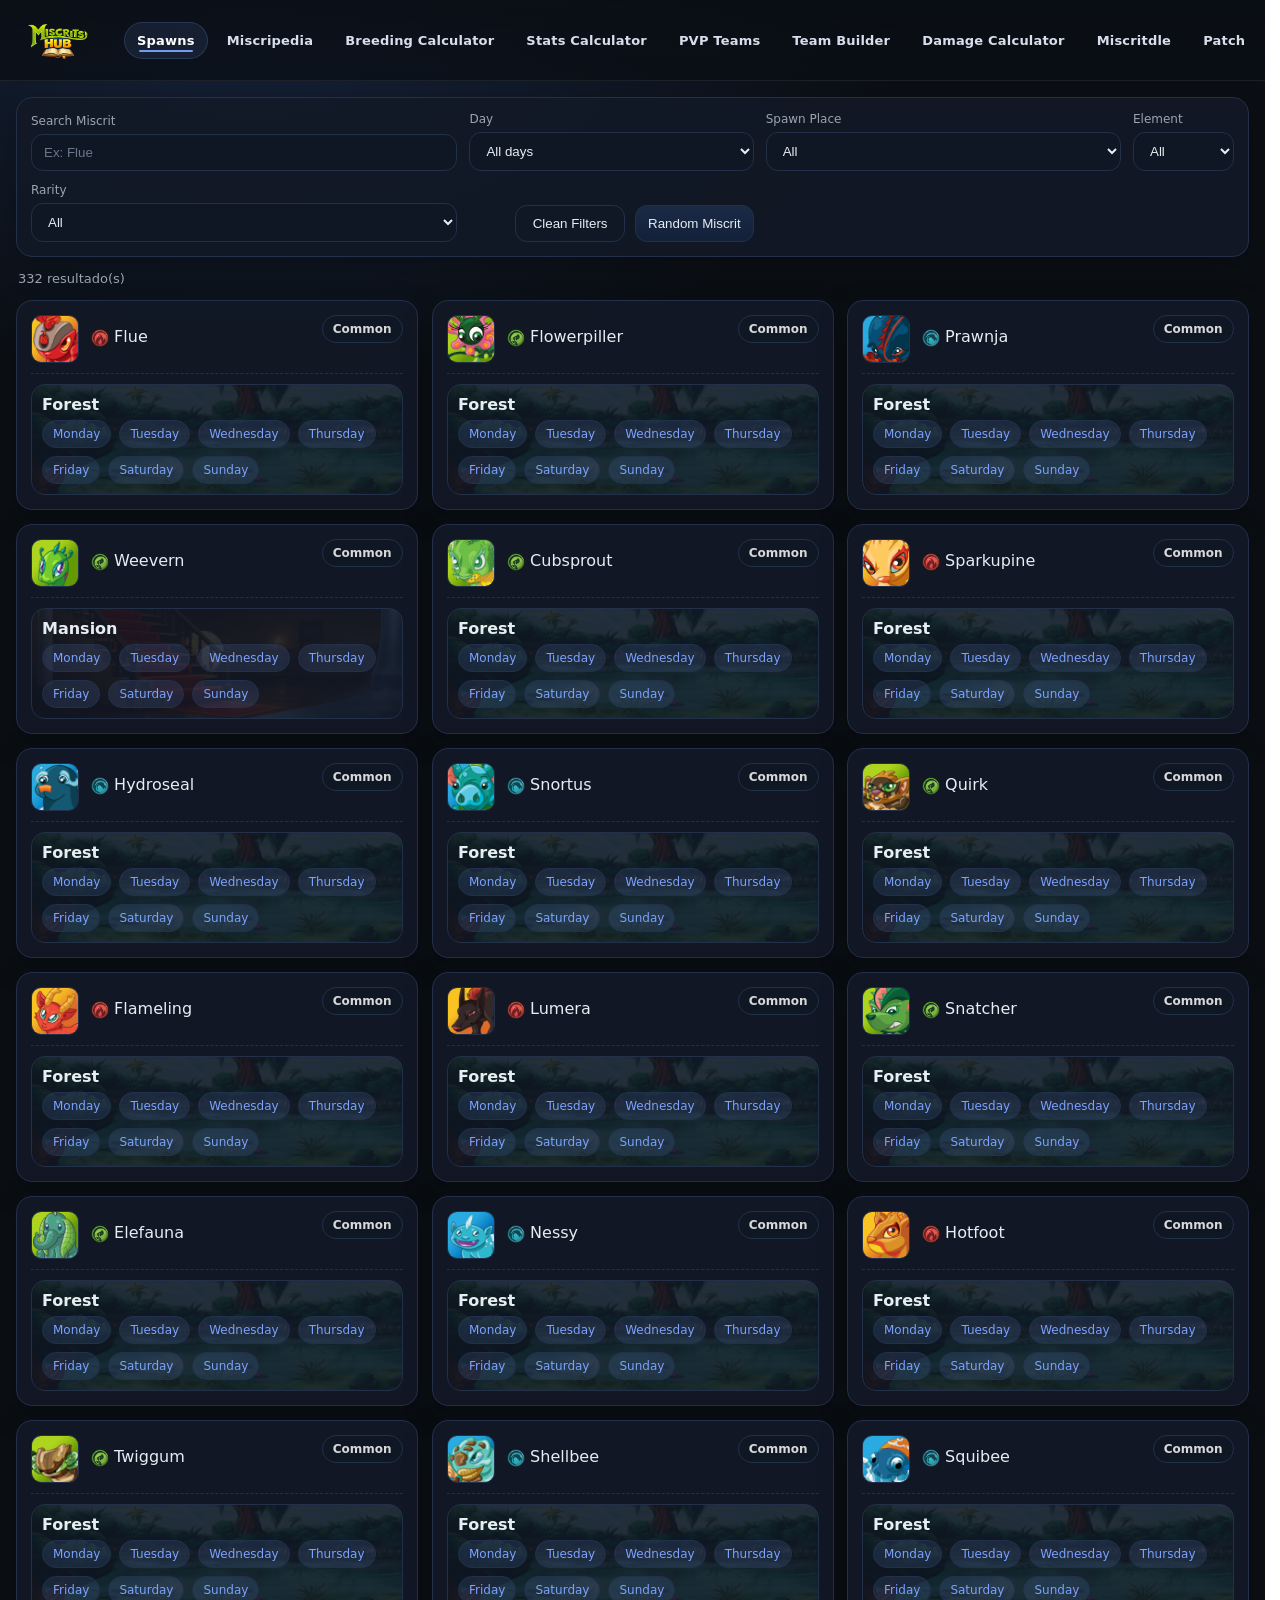
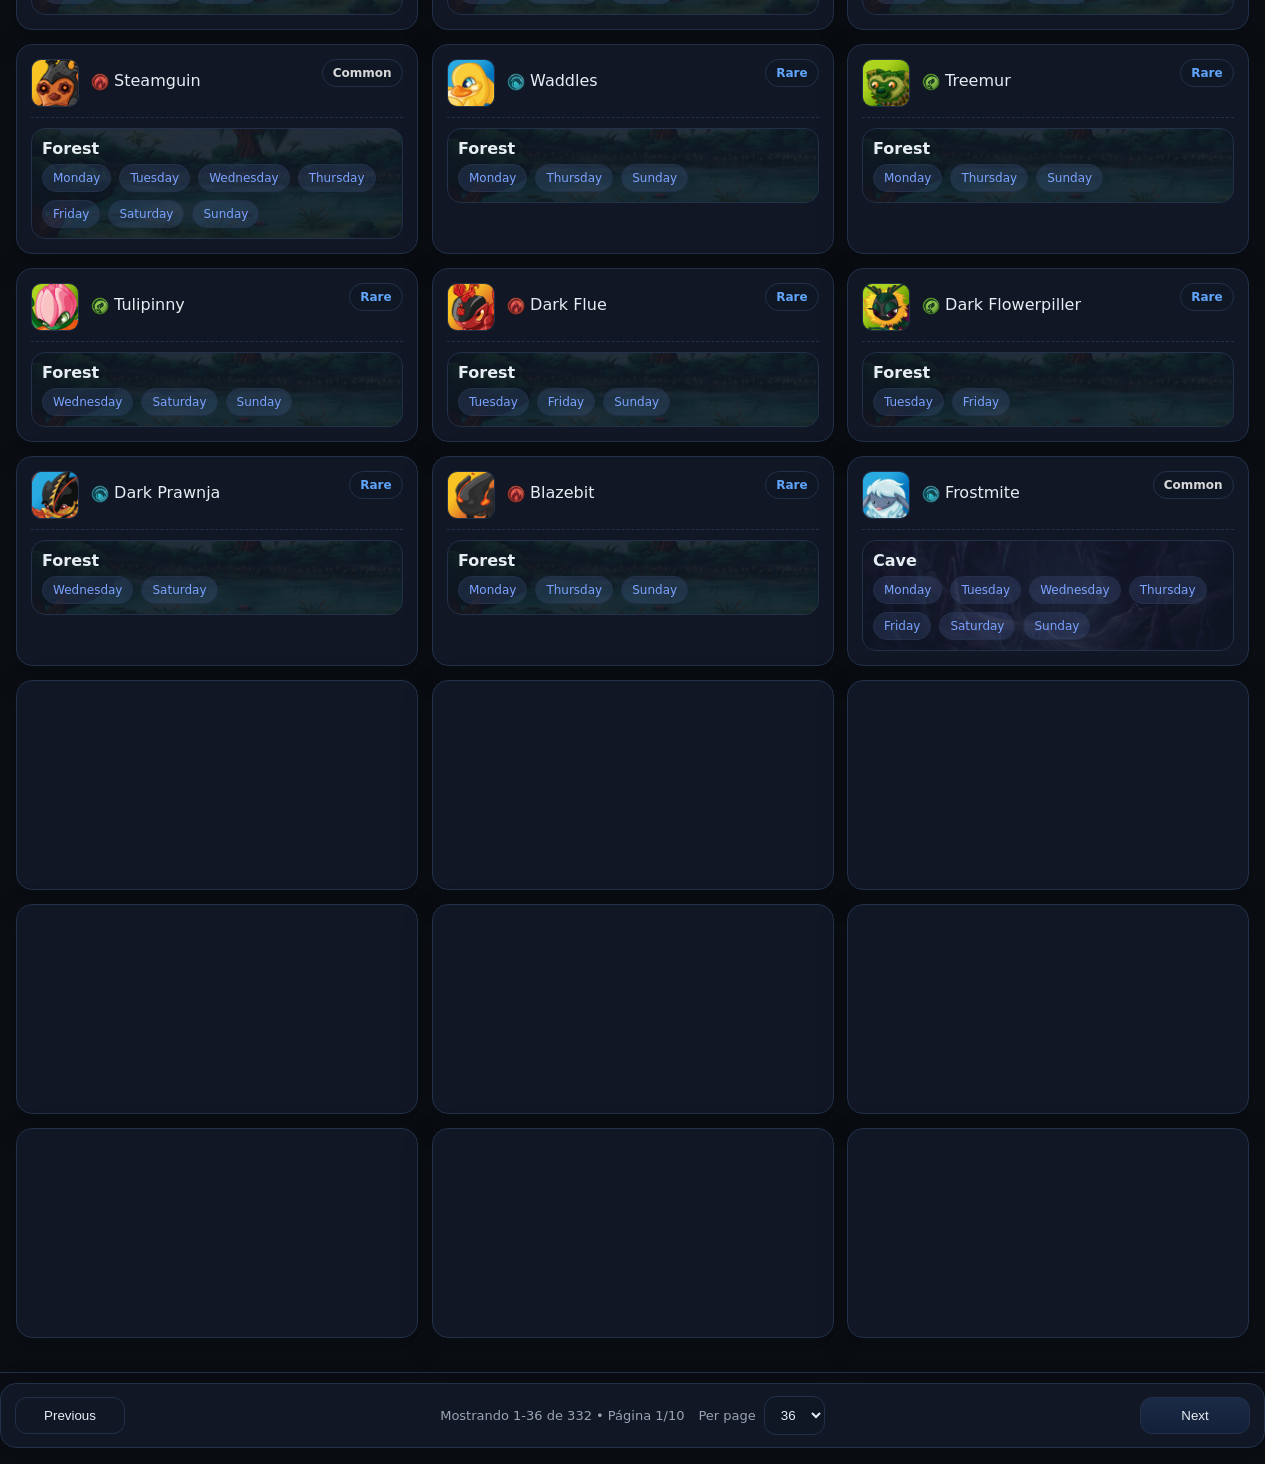
==== commit 95f7e8a8: "fix" ====
--- a/index.html
+++ b/index.html
@@ -4,11 +4,24 @@
   <meta charset="utf-8" />
   <meta name="viewport" content="width=device-width,initial-scale=1" />
   <title>Miscrits HUB</title>
+
+  <script>
+    (function(w,d,s,l,i){w[l]=w[l]||[];w[l].push({'gtm.start':
+    new Date().getTime(),event:'gtm.js'});var f=d.getElementsByTagName(s)[0],
+    j=d.createElement(s),dl=l!='dataLayer'?'&l='+l:'';j.async=true;j.src=
+    'https://www.googletagmanager.com/gtm.js?id='+i+dl;f.parentNode.insertBefore(j,f);
+    })(window,document,'script','dataLayer','GTM-WR3SQVJD');
+  </script>
+  
   <link rel="stylesheet" href="./styles.css" />
   <link rel="icon" href="./assets/images/logo.png" sizes="32x32">
   <link rel="apple-touch-icon" href="./assets/images/logo.png">
 </head>
 <body>
+  <noscript>
+    <iframe src="https://www.googletagmanager.com/ns.html?id=GTM-WR3SQVJD"
+    height="0" width="0" style="display:none;visibility:hidden"></iframe>
+  </noscript>
   <header class="siteHeader">
     <div class="wrap siteHeader__inner">
       <a class="brand" href="./index.html" aria-label="Ir a Miscrits Hub">
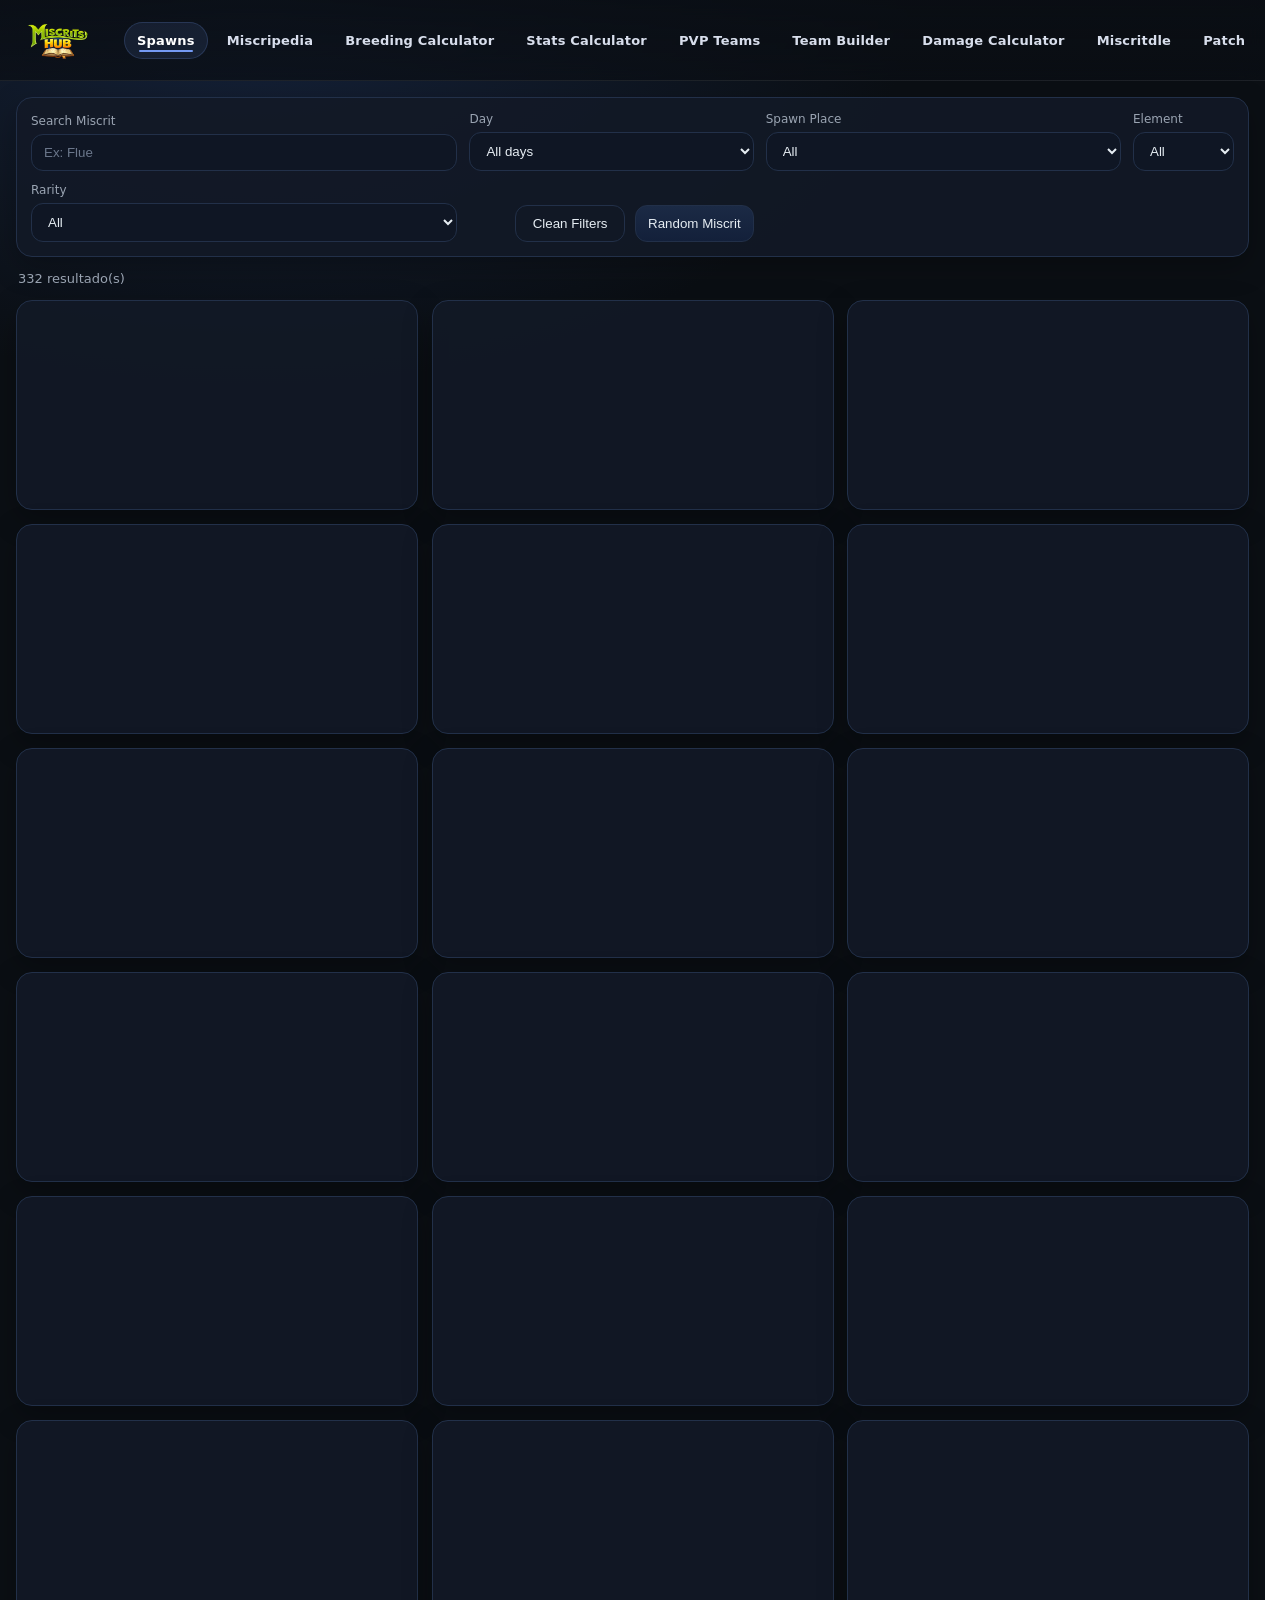
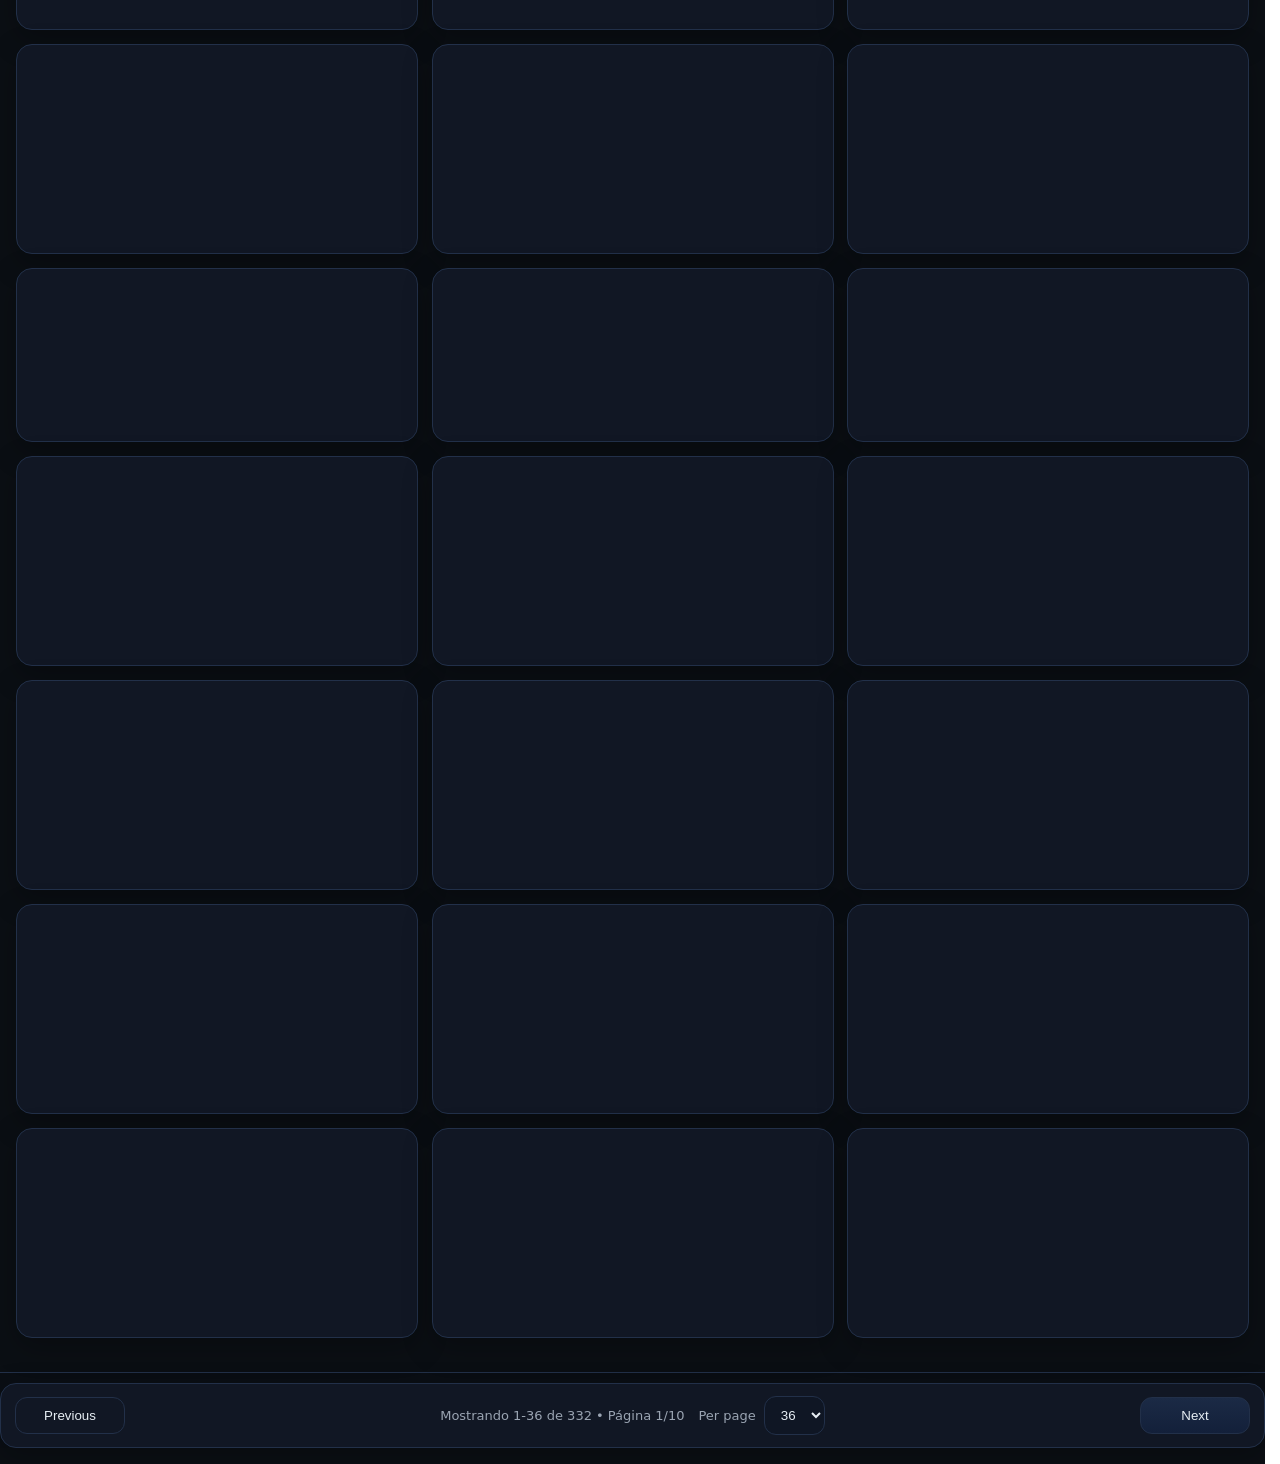
==== commit 8c75501b: "new script" ====
--- a/index.html
+++ b/index.html
@@ -4,24 +4,11 @@
   <meta charset="utf-8" />
   <meta name="viewport" content="width=device-width,initial-scale=1" />
   <title>Miscrits HUB</title>
-
-  <script>
-    (function(w,d,s,l,i){w[l]=w[l]||[];w[l].push({'gtm.start':
-    new Date().getTime(),event:'gtm.js'});var f=d.getElementsByTagName(s)[0],
-    j=d.createElement(s),dl=l!='dataLayer'?'&l='+l:'';j.async=true;j.src=
-    'https://www.googletagmanager.com/gtm.js?id='+i+dl;f.parentNode.insertBefore(j,f);
-    })(window,document,'script','dataLayer','GTM-WR3SQVJD');
-  </script>
-  
   <link rel="stylesheet" href="./styles.css" />
   <link rel="icon" href="./assets/images/logo.png" sizes="32x32">
   <link rel="apple-touch-icon" href="./assets/images/logo.png">
 </head>
 <body>
-  <noscript>
-    <iframe src="https://www.googletagmanager.com/ns.html?id=GTM-WR3SQVJD"
-    height="0" width="0" style="display:none;visibility:hidden"></iframe>
-  </noscript>
   <header class="siteHeader">
     <div class="wrap siteHeader__inner">
       <a class="brand" href="./index.html" aria-label="Ir a Miscrits Hub">
@@ -170,6 +157,7 @@
 		</section>
   </footer>
 
+  <script src="./js/gtm.js"></script>
   <script src="./js/app.js"></script>
   <script src="./js/nav.js" defer></script>
 </body>
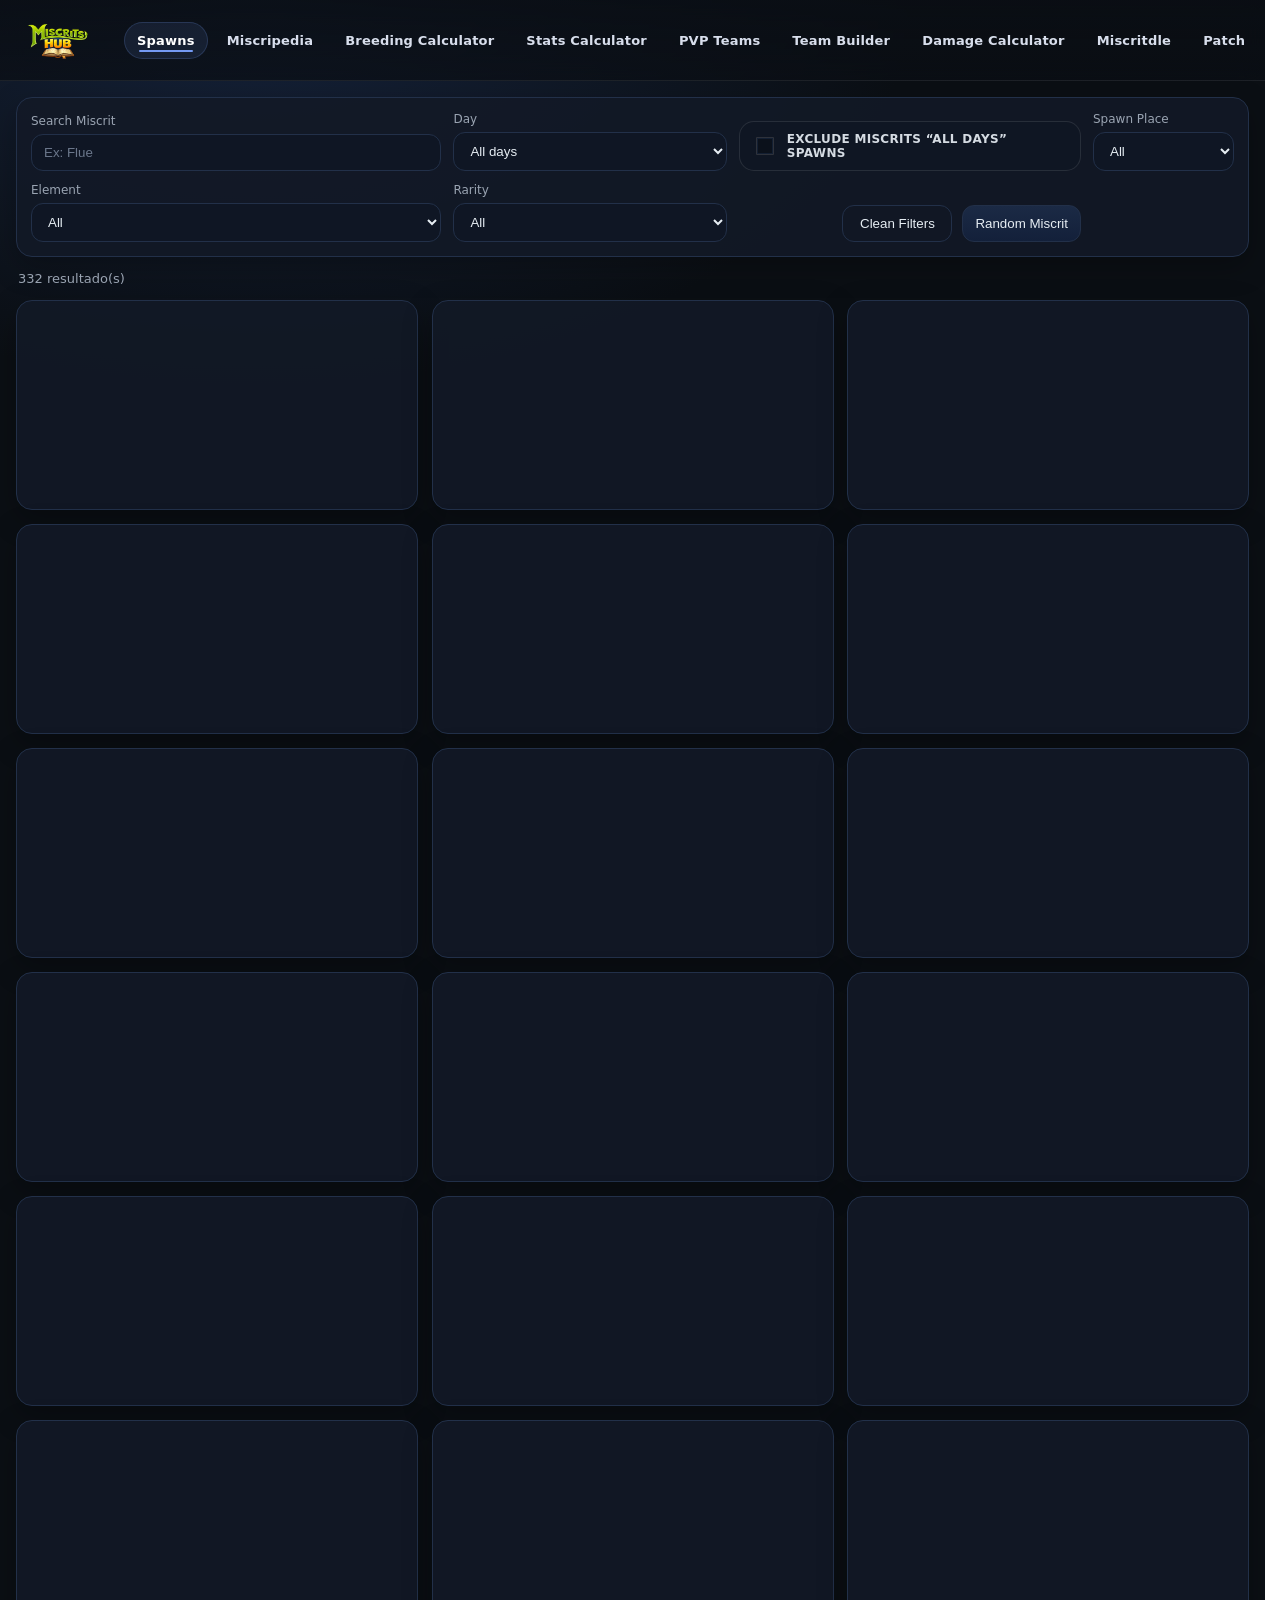
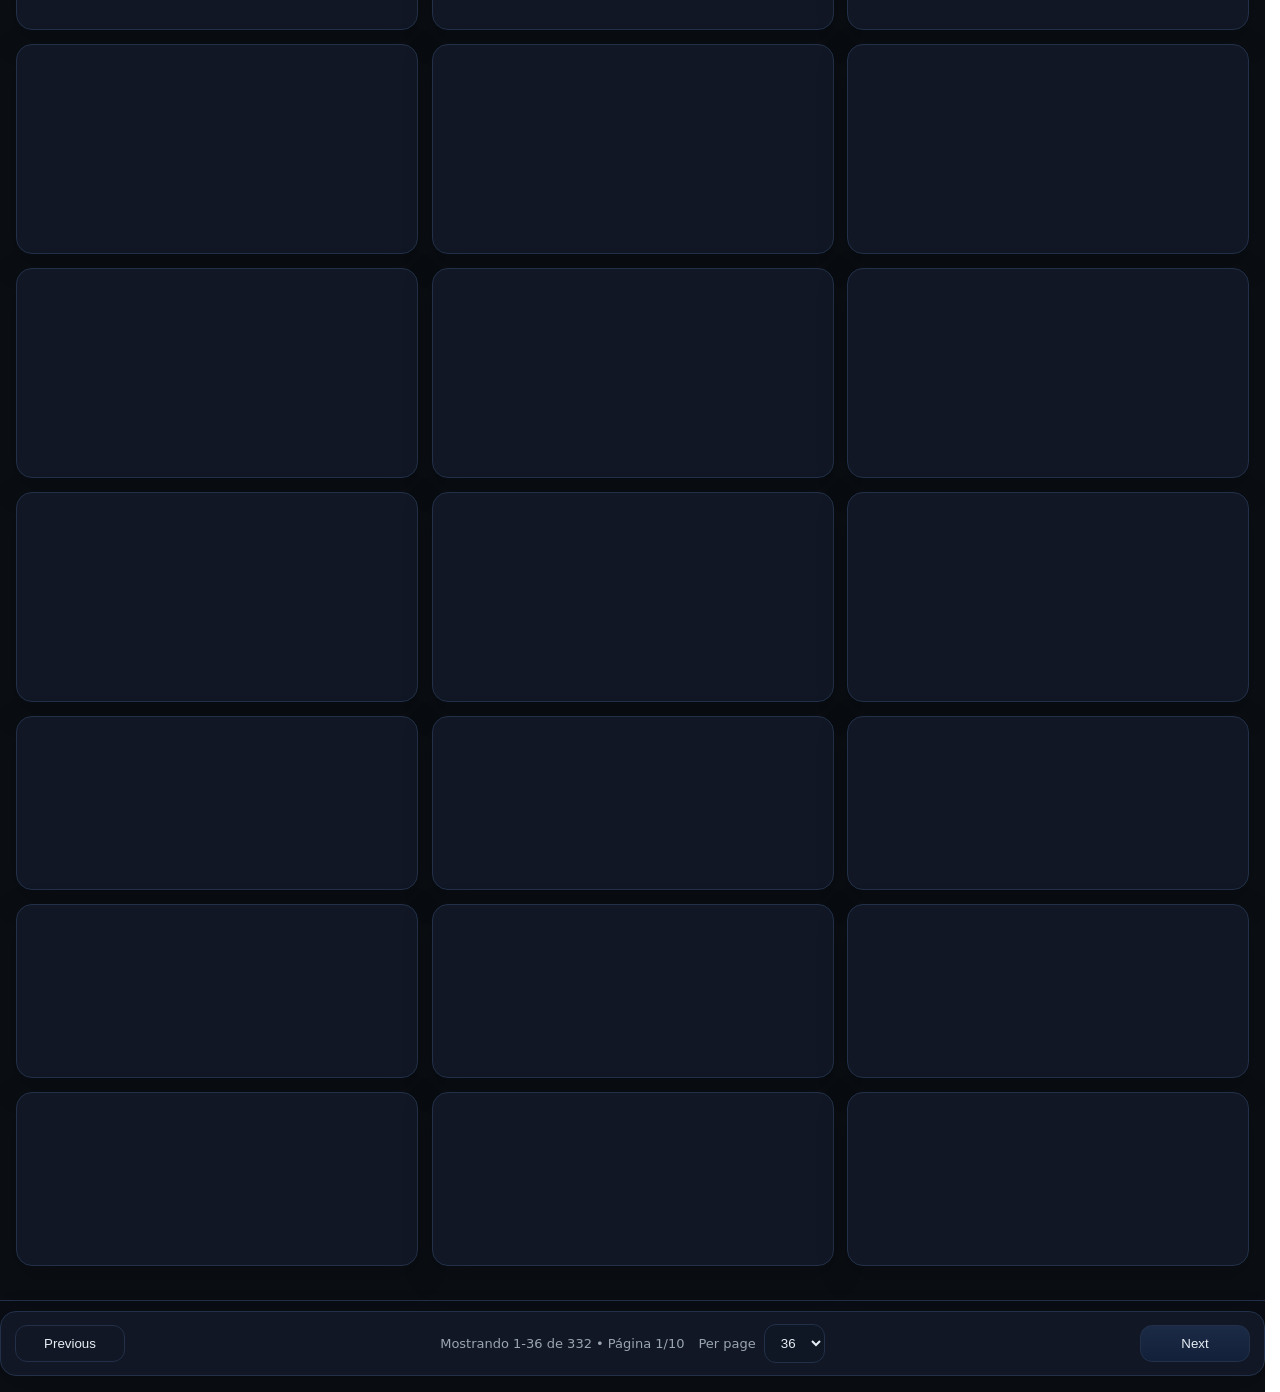
==== commit ac7d6051: "new filters logic" ====
--- a/index.html
+++ b/index.html
@@ -66,6 +66,11 @@
           <option value="Domingo">Sunday</option>
         </select>
       </div>
+
+      <label class="chk">
+        <input type="checkbox" id="onlyTodayNoAll" />
+        Exclude Miscrits “All Days” spawns
+      </label>
 
       <div class="field">
         <label for="place">Spawn Place</label>
--- a/styles.css
+++ b/styles.css
@@ -2463,6 +2463,93 @@
   .siteHeader__inner{ position: relative; }
 }
 
+/* ===============================
+   Checkbox pill
+================================ */
+.chk{
+  display:flex;
+  align-items:center;
+  gap:10px;
+
+  padding:10px 12px;
+  border-radius:15px;
+
+  border:1px solid rgba(255,255,255,.10);
+  background: rgba(15,22,36,.55);
+
+  color: rgba(230,237,243,.92);
+  font-size:12px;
+  font-weight:900;
+  letter-spacing:.3px;
+  text-transform: uppercase;
+
+  cursor:pointer;
+  user-select:none;
+
+  transition: transform .15s ease, border-color .15s ease, background .15s ease, filter .15s ease;
+}
+
+.chk:hover{
+  transform: translateY(-1px);
+  border-color: rgba(96,165,250,.28);
+  filter: brightness(1.05);
+}
+
+.chk input{
+  appearance:none;
+  -webkit-appearance:none;
+  width:18px;
+  height:18px;
+  border-radius:1px;
+
+  border:1px solid rgba(255,255,255,.14);
+  background: rgba(0,0,0,.22);
+
+  display:grid;
+  place-items:center;
+
+  box-shadow: inset 0 0 0 1px rgba(90,160,255,.10);
+}
+
+.chk input::after{
+  content:"";
+  width:10px;
+  height:10px;
+  border-radius:4px;
+  background: rgba(122,162,255,.0);
+  transform: scale(.6);
+  transition: transform .15s ease, background .15s ease;
+}
+
+.chk input:checked{
+  border-color: rgba(96,165,250,.55);
+  background: rgba(122,162,255,.14);
+  box-shadow:
+    0 0 0 3px rgba(59,130,246,.16),
+    inset 0 0 0 1px rgba(255,255,255,.08);
+}
+
+.chk input:checked::after{
+  background: rgba(122,162,255,.95);
+  transform: scale(1);
+}
+
+.chk:has(input:checked){
+  background: rgba(122,162,255,.10);
+  border-color: rgba(122,162,255,.22);
+}
+
+.chk span{
+  line-height: 1.1;
+  opacity: .95;
+}
+
+.chk input:focus-visible{
+  outline: 3px solid rgba(96,165,250,.45);
+  outline-offset: 2px;
+}
+
+
 @media (max-width: 460px){
   .brand__logo{ height: 52px; }
 }
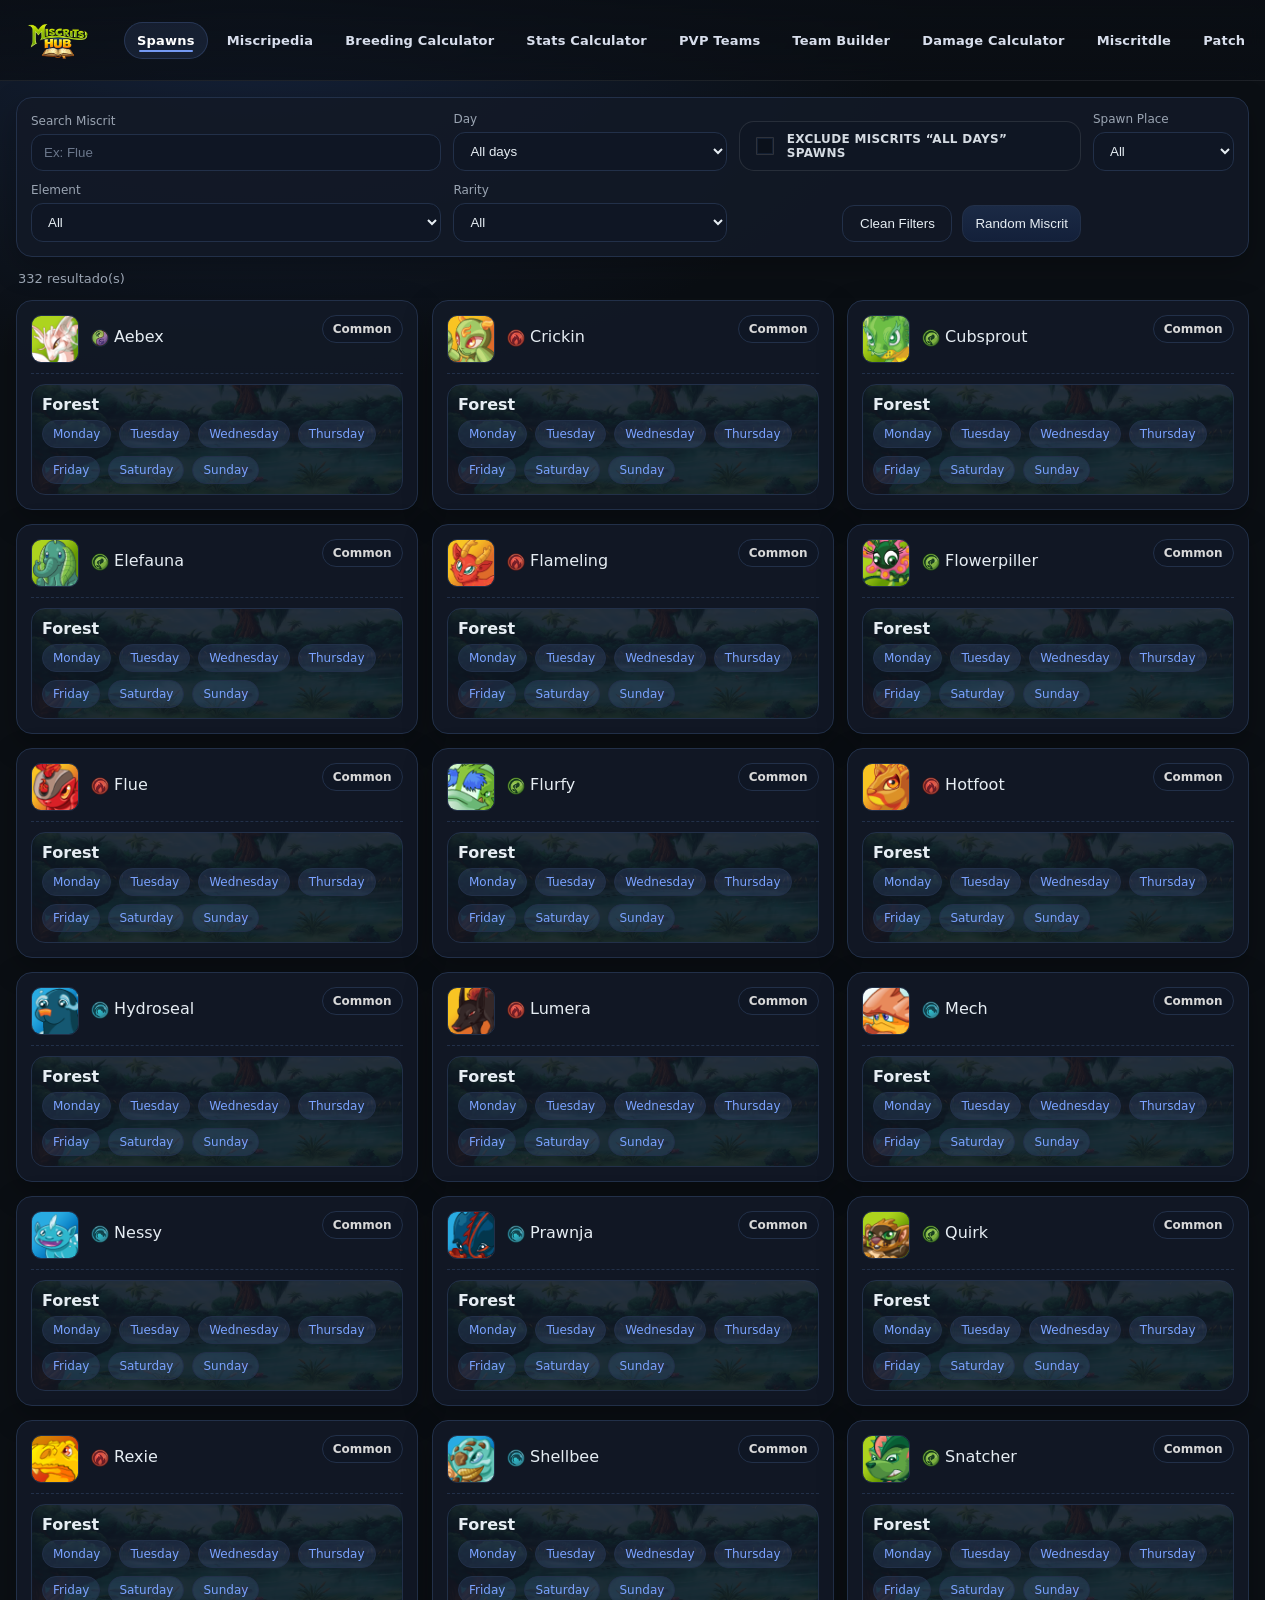
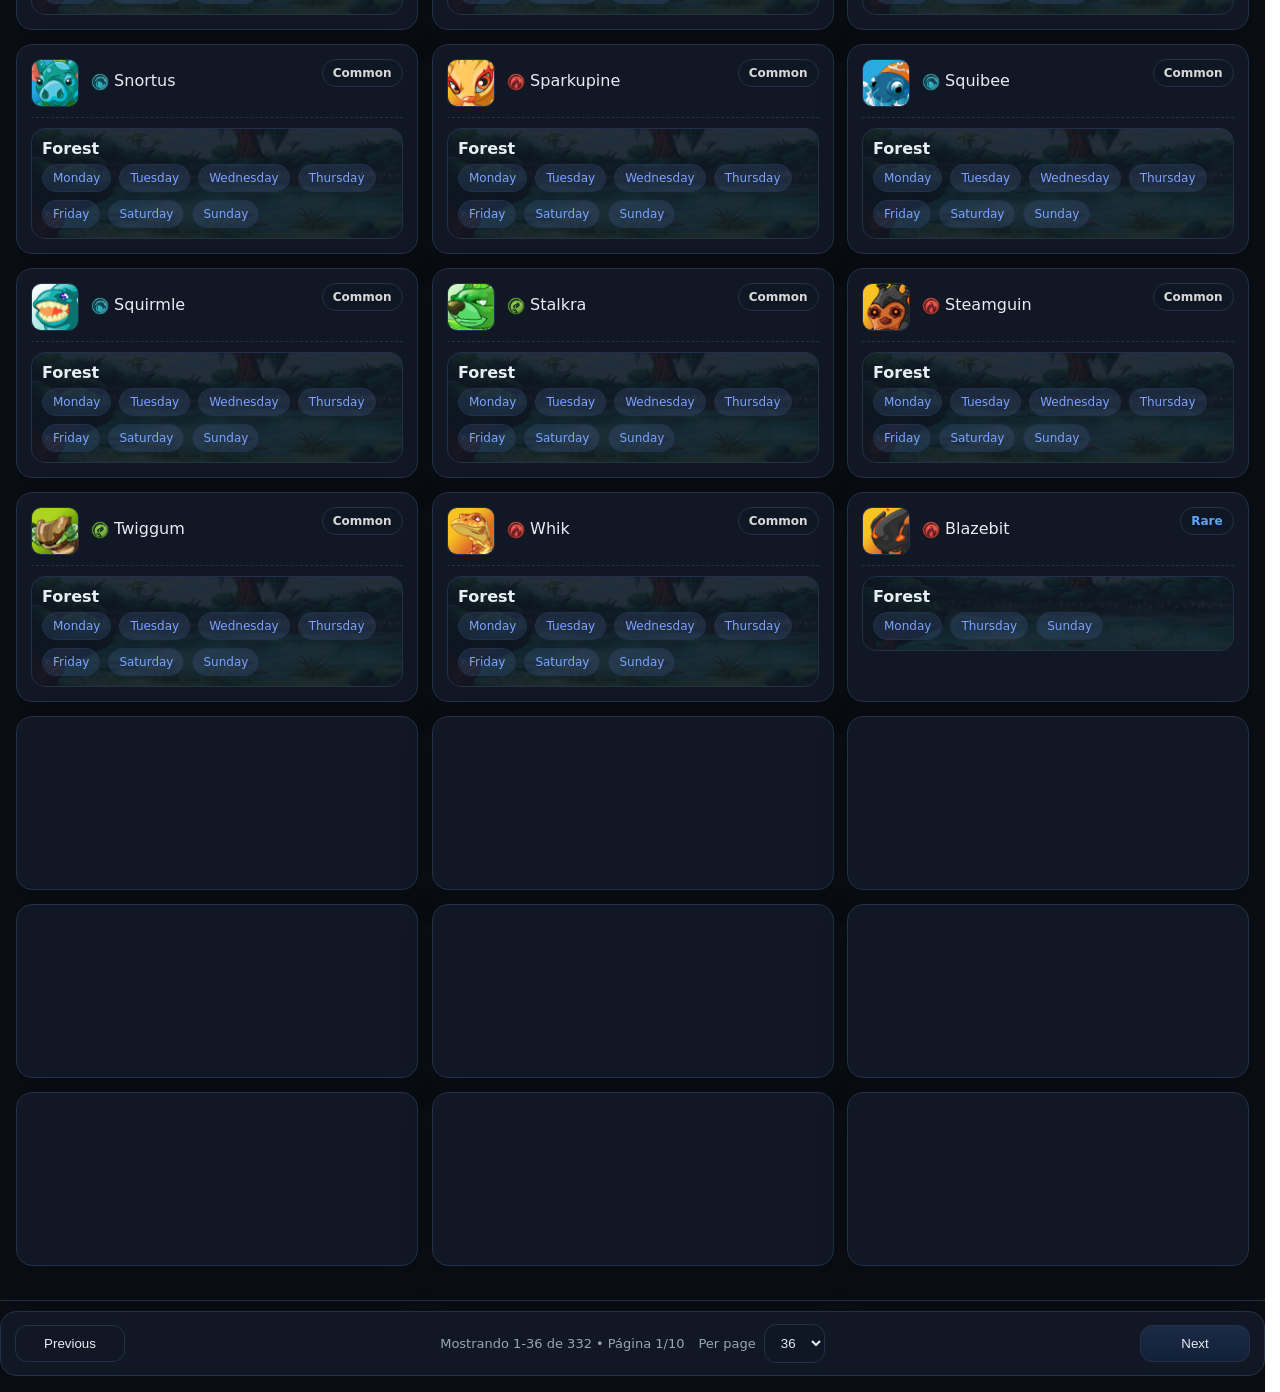
==== commit 3d92edf4: "fix shores filter" ====
--- a/index.html
+++ b/index.html
@@ -81,7 +81,7 @@
           <option value="Mount Gemma">Mount Gemma</option>
           <option value="The Shac">The Shac</option>
           <option value="Mansion">Mansion</option>
-          <option value="Beach">Shore</option>
+          <option value="Shores">Shores</option>
           <option value="Moon of Miscria">Moon of Miscria</option>
           <option value="Cave">Cave</option>
         </select>
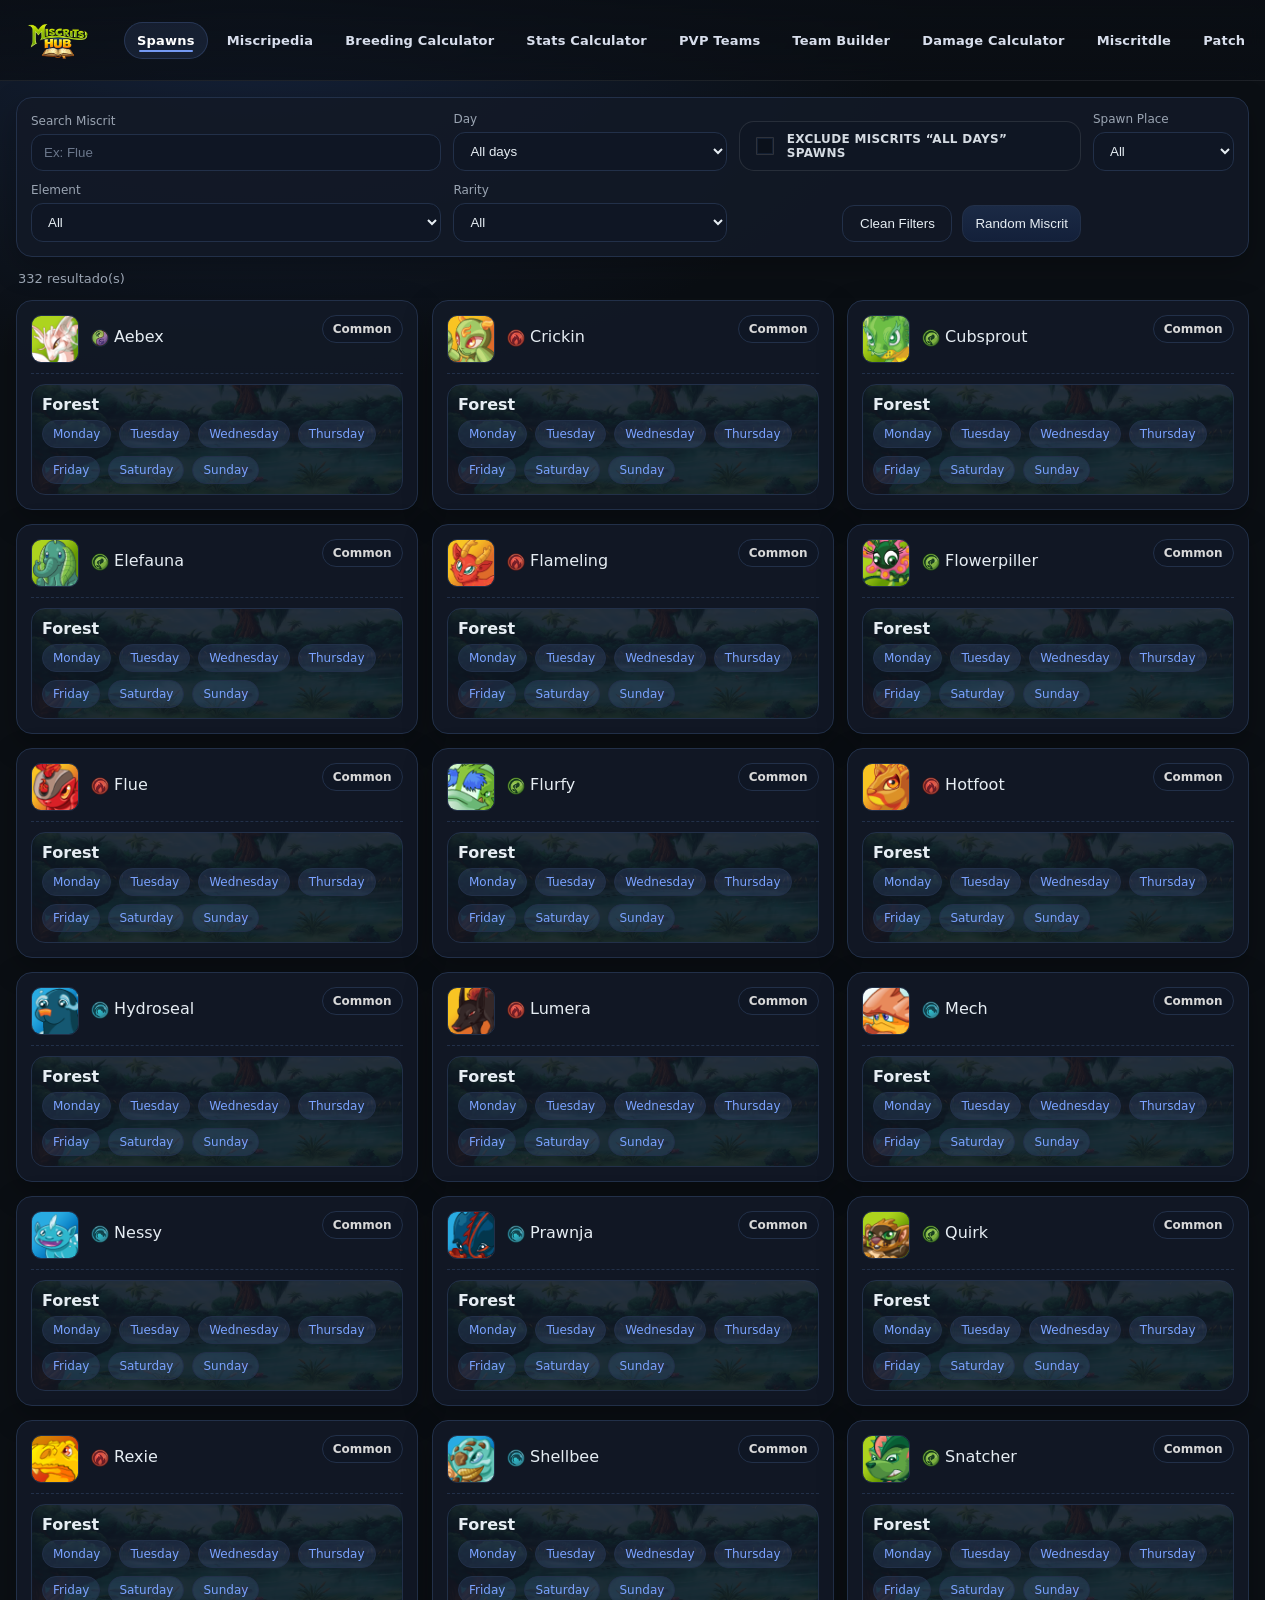
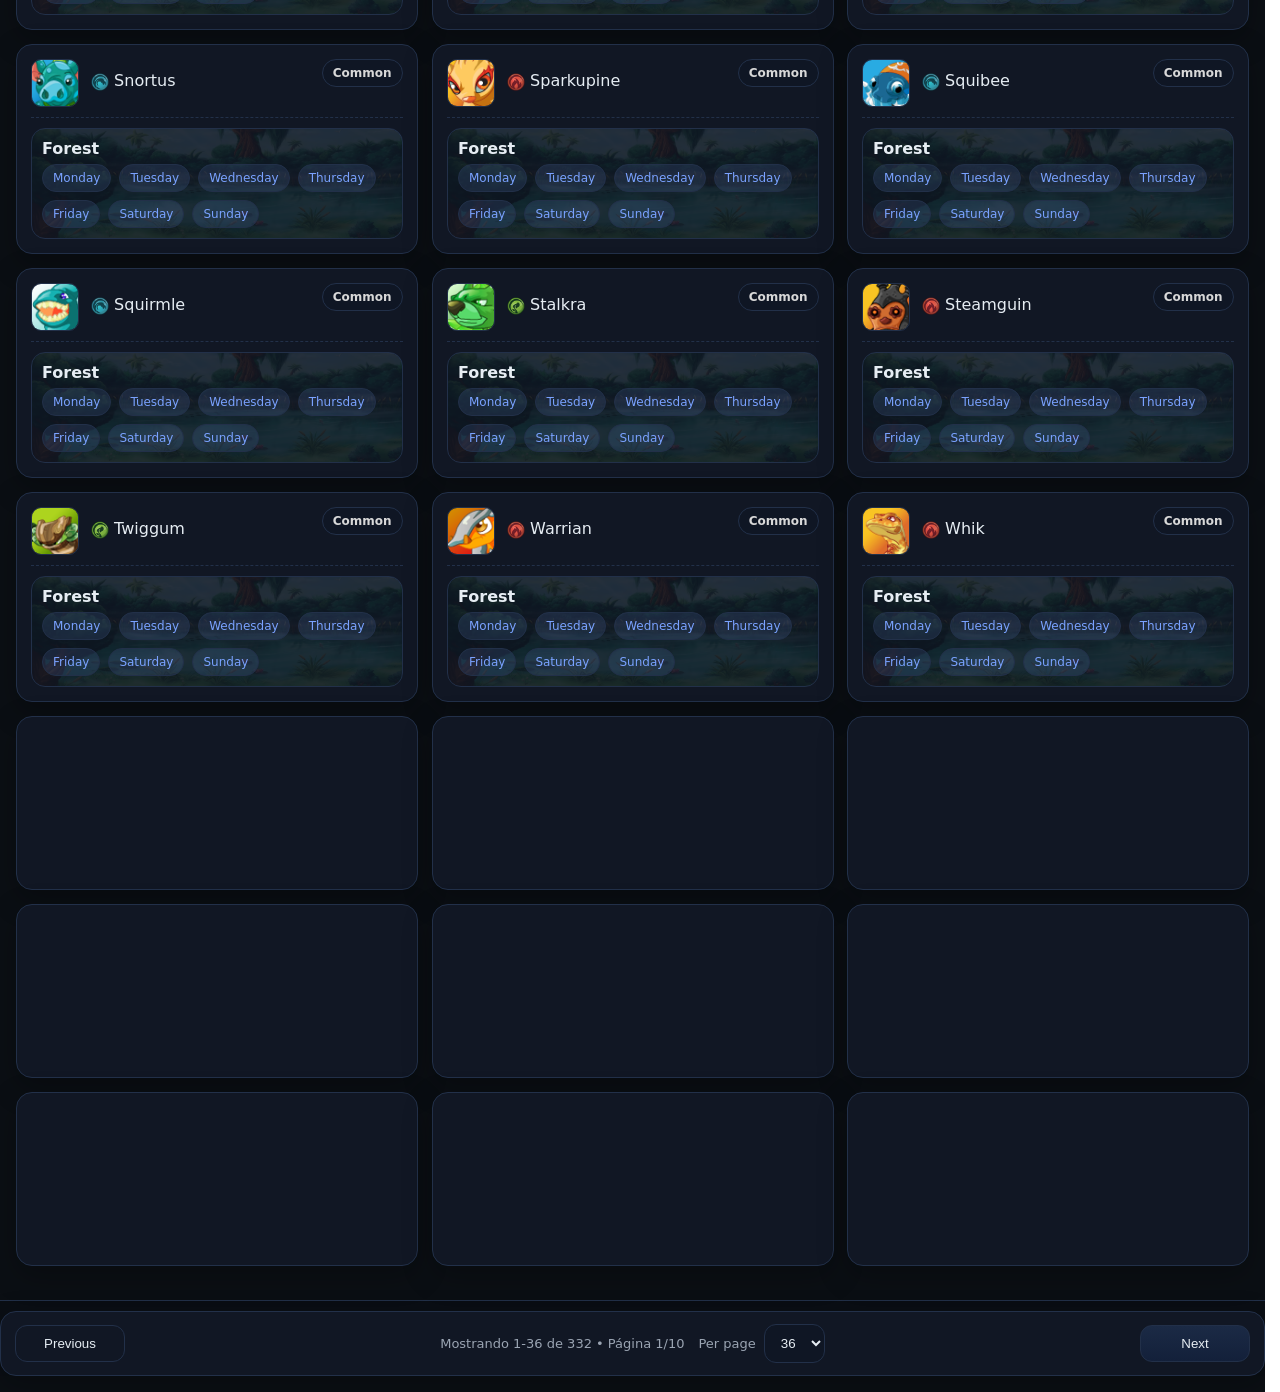
==== commit 45ba35c5: "updated 5 new miscrits" ====
--- a/index.html
+++ b/index.html
@@ -84,6 +84,7 @@
           <option value="Shores">Shores</option>
           <option value="Moon of Miscria">Moon of Miscria</option>
           <option value="Cave">Cave</option>
+          <option value="Shop">Miscrits Shop</option>
         </select>
       </div>
 
